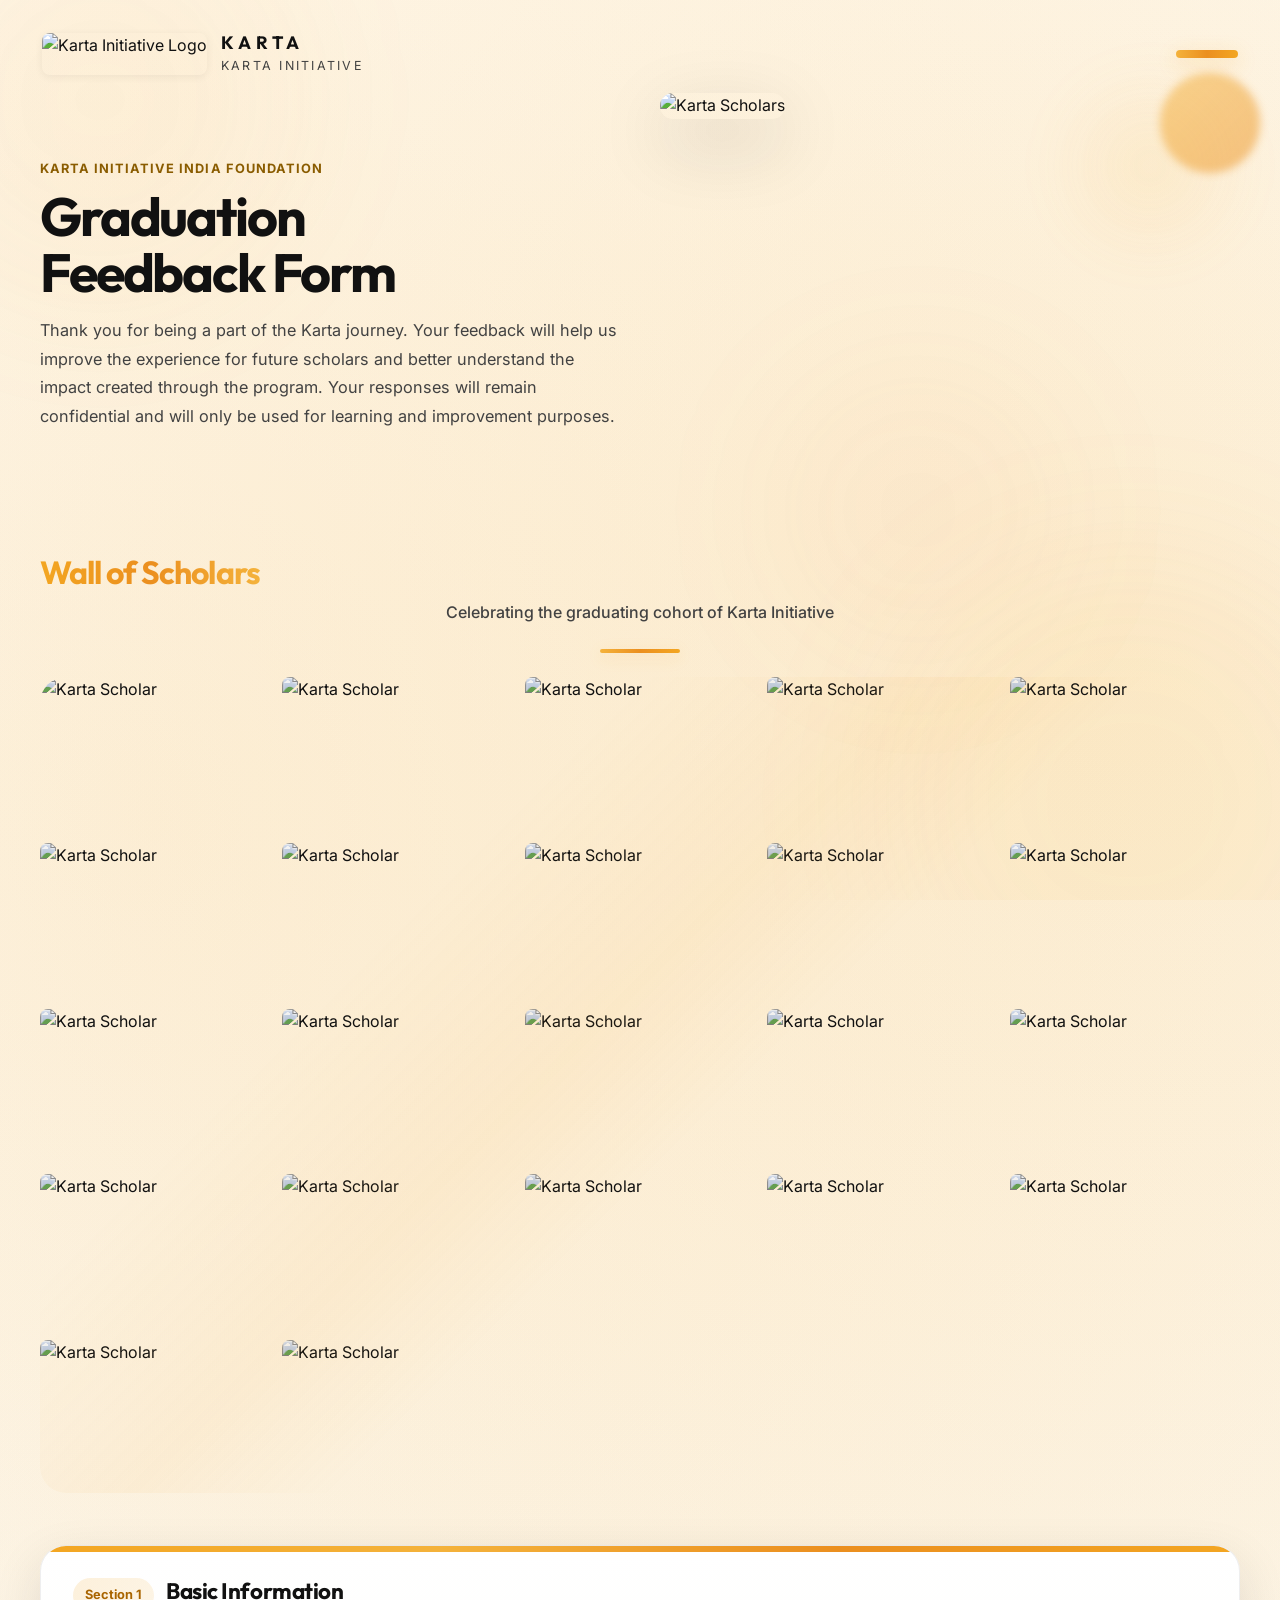
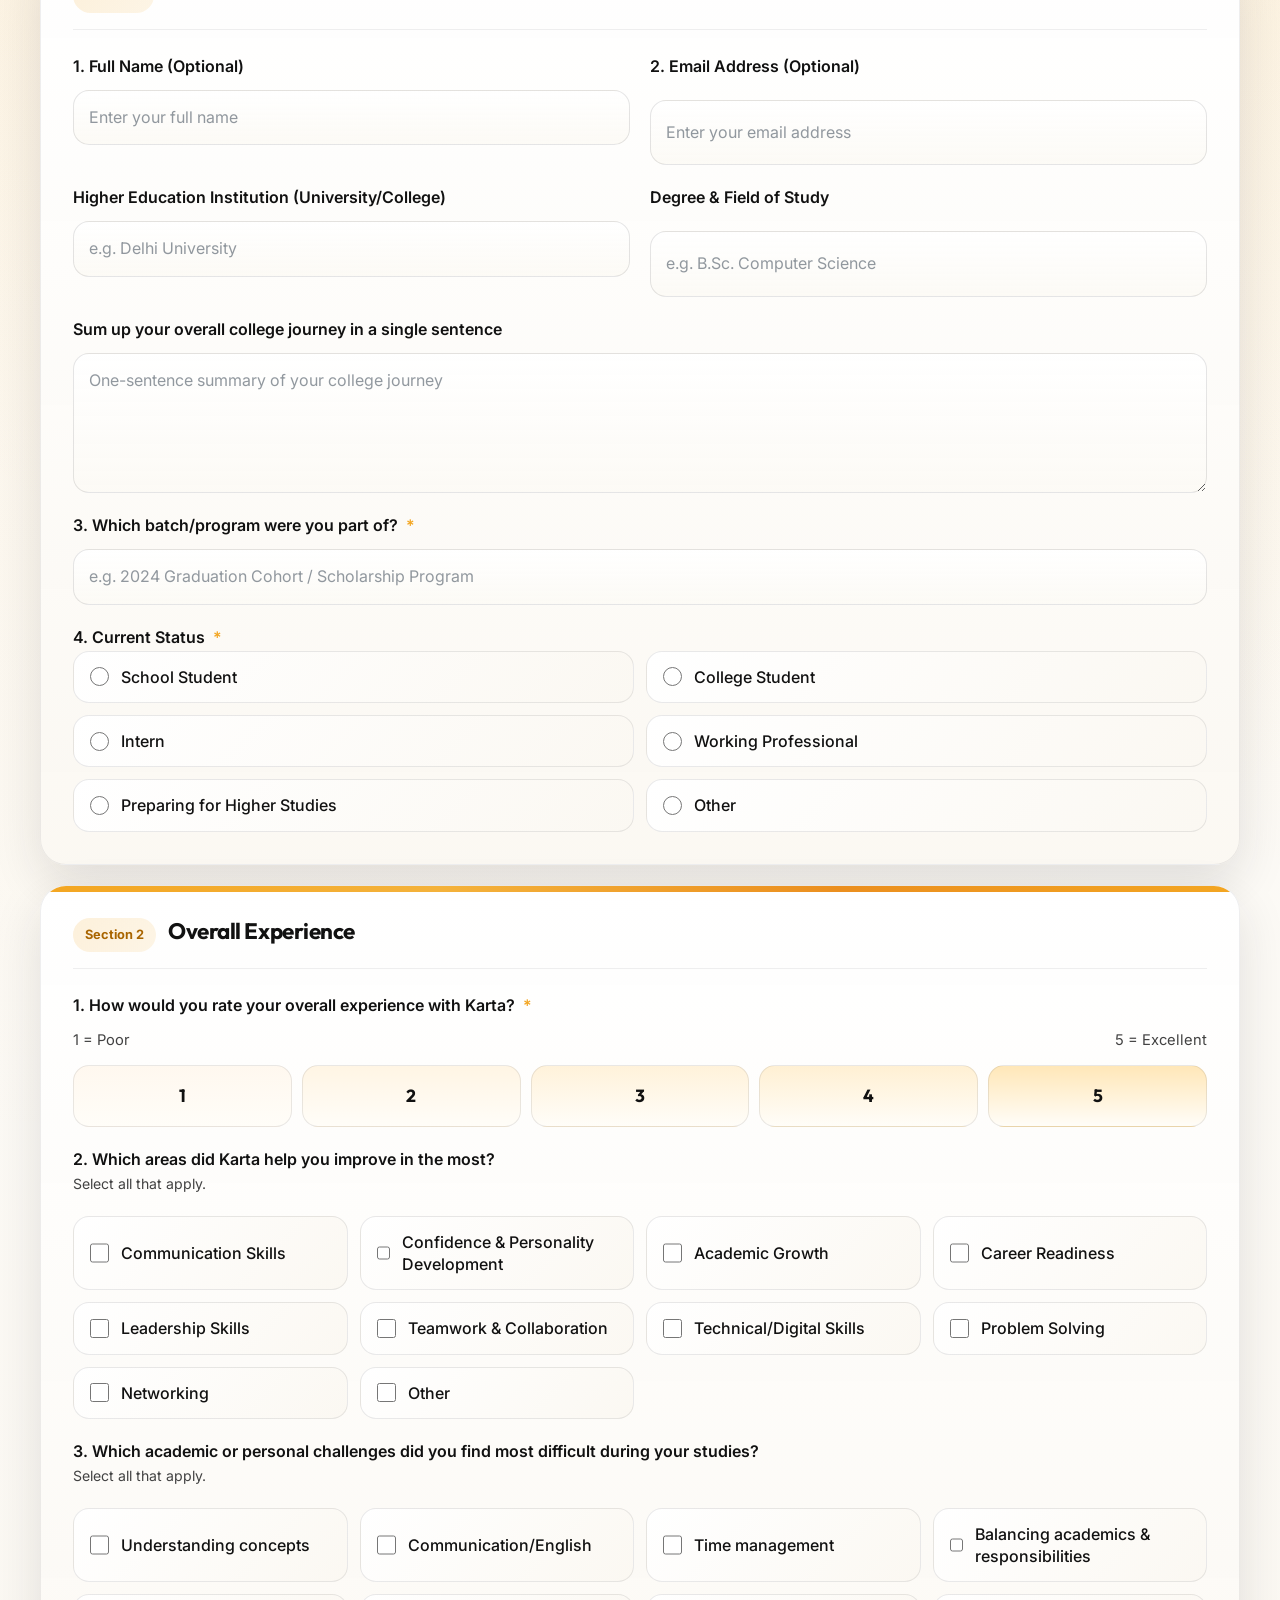
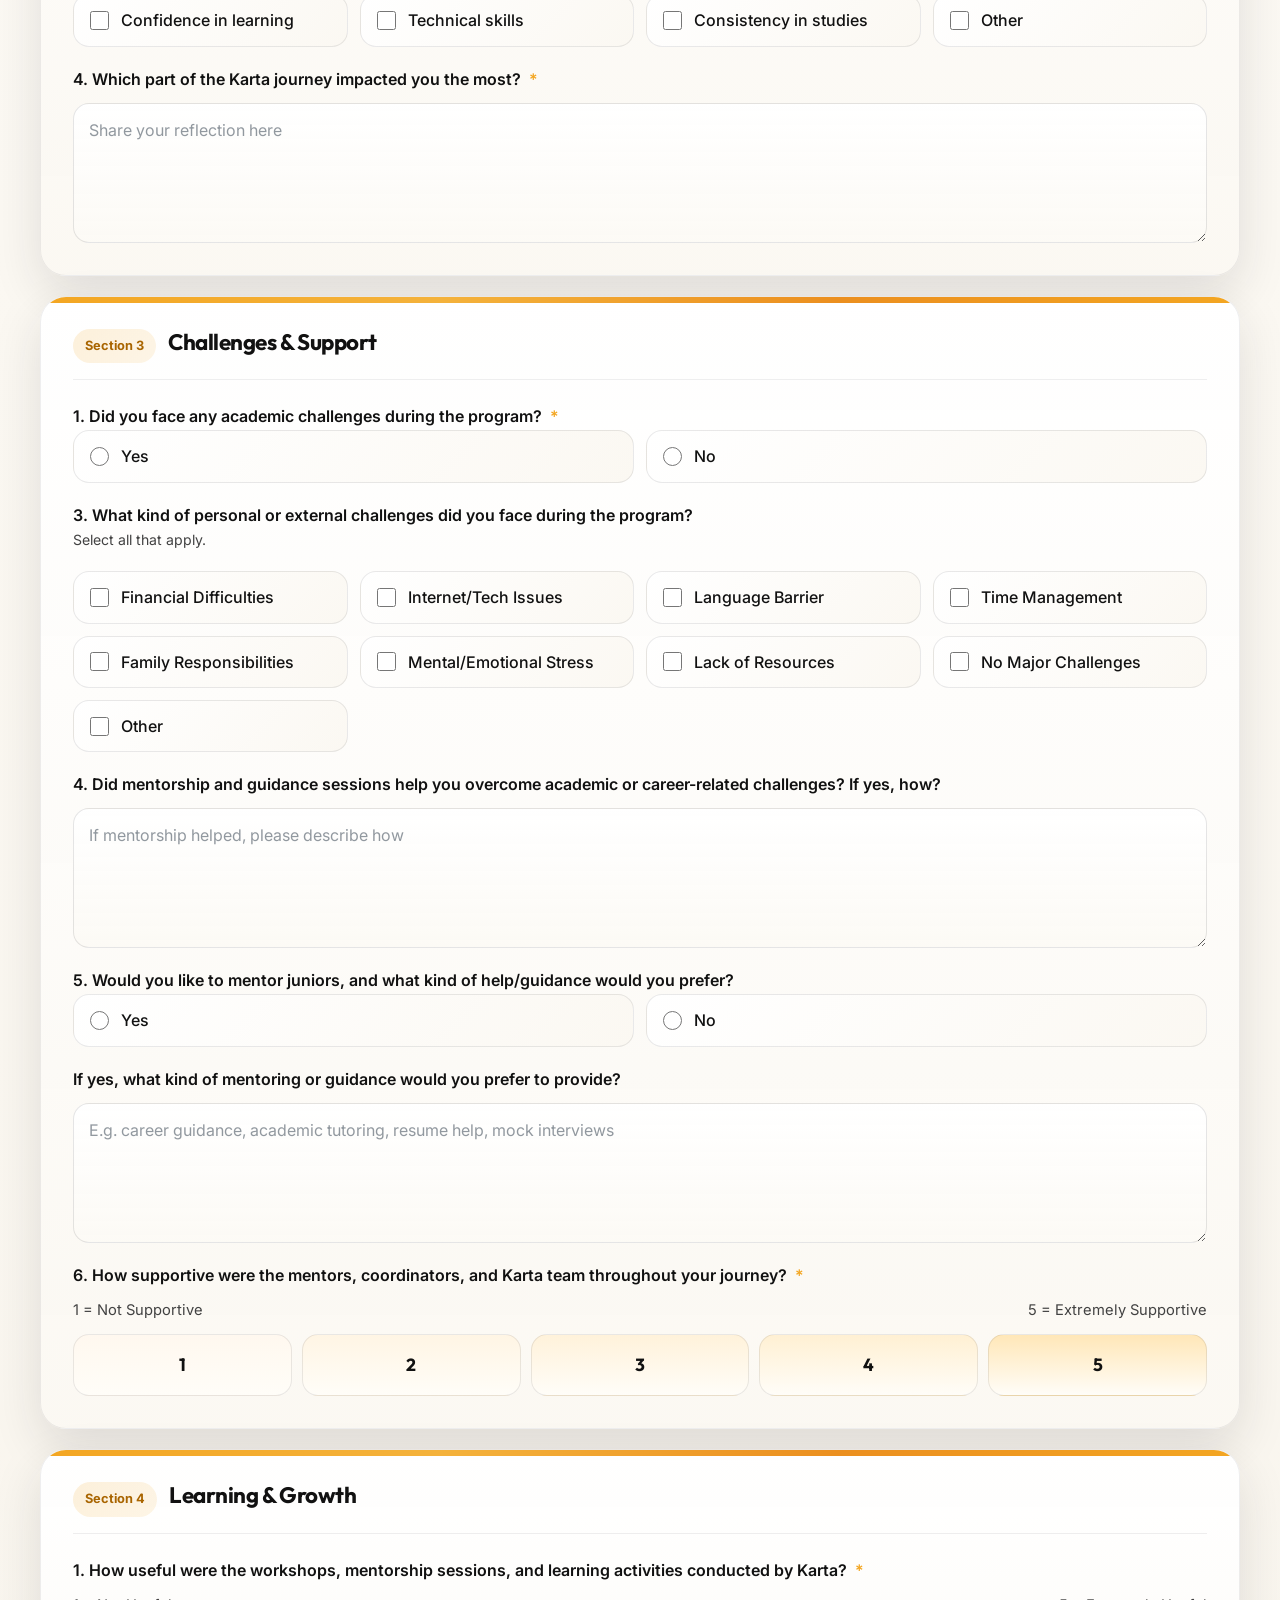
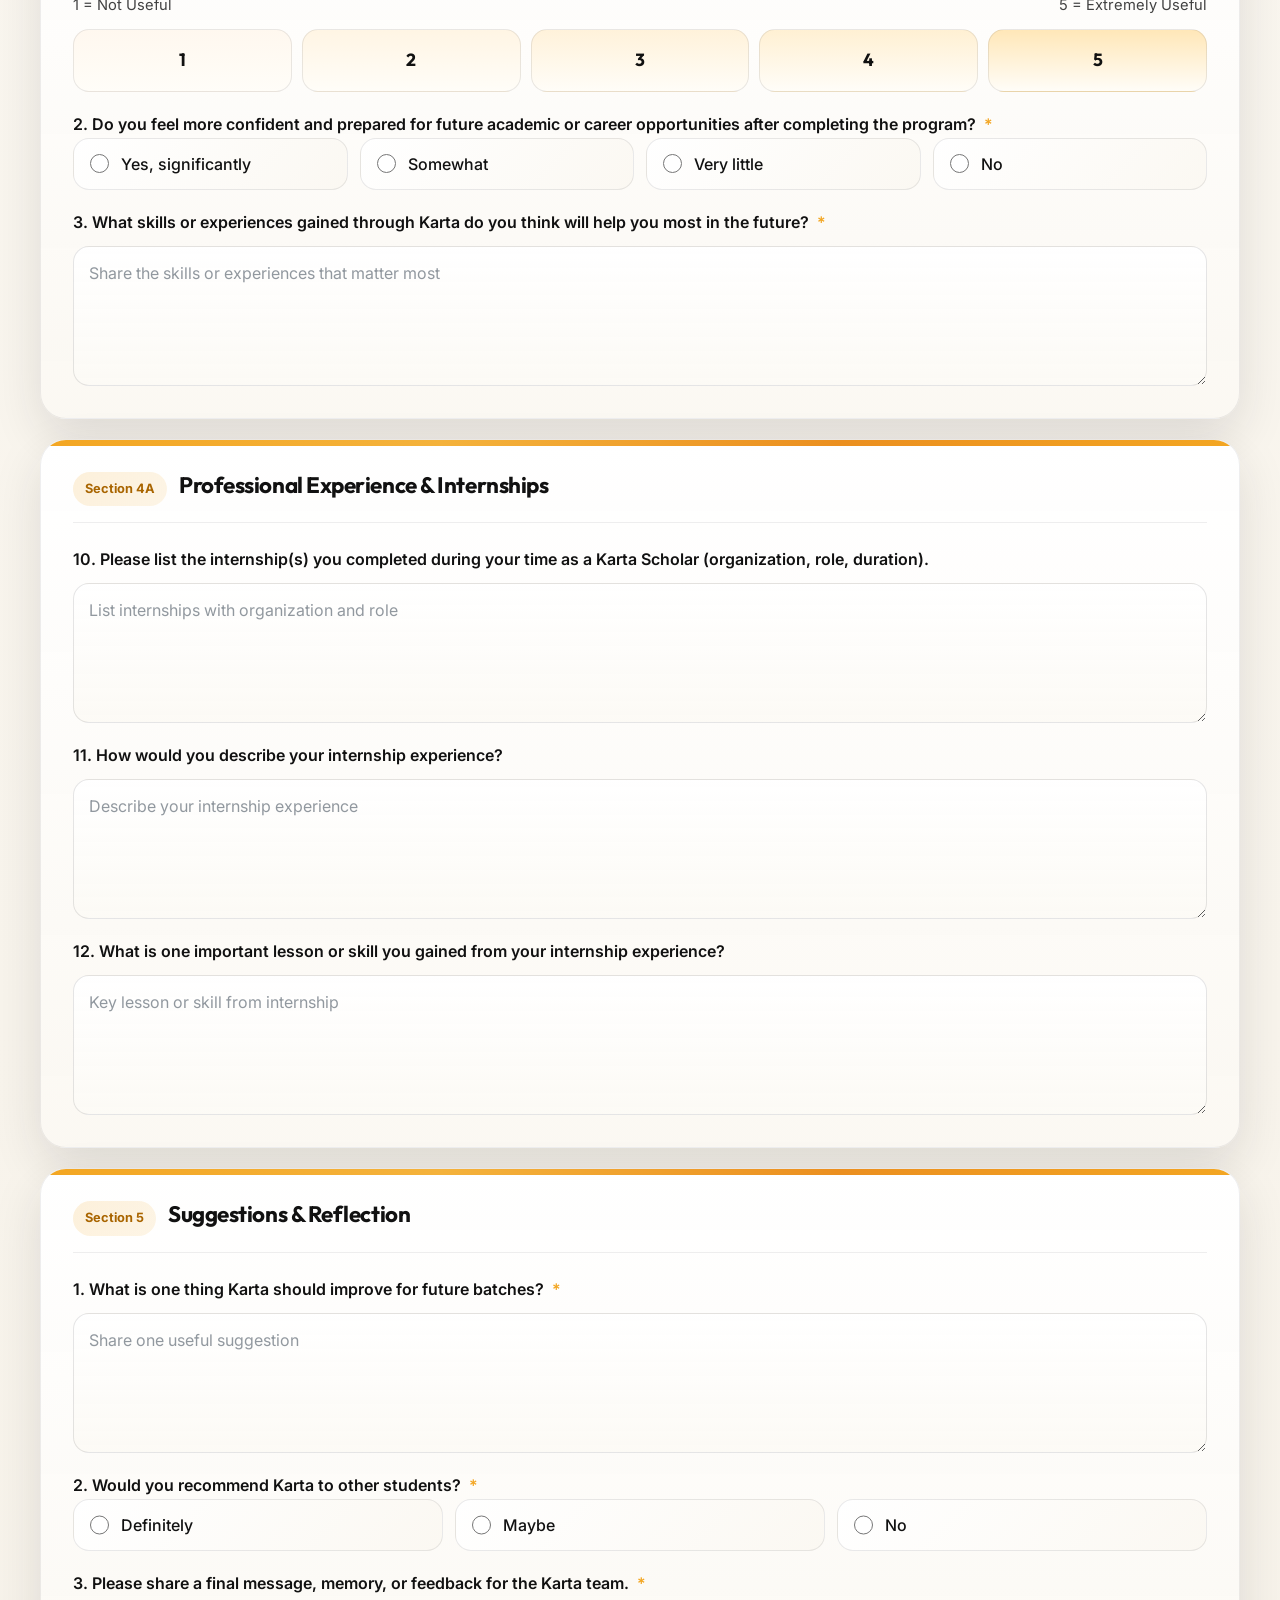
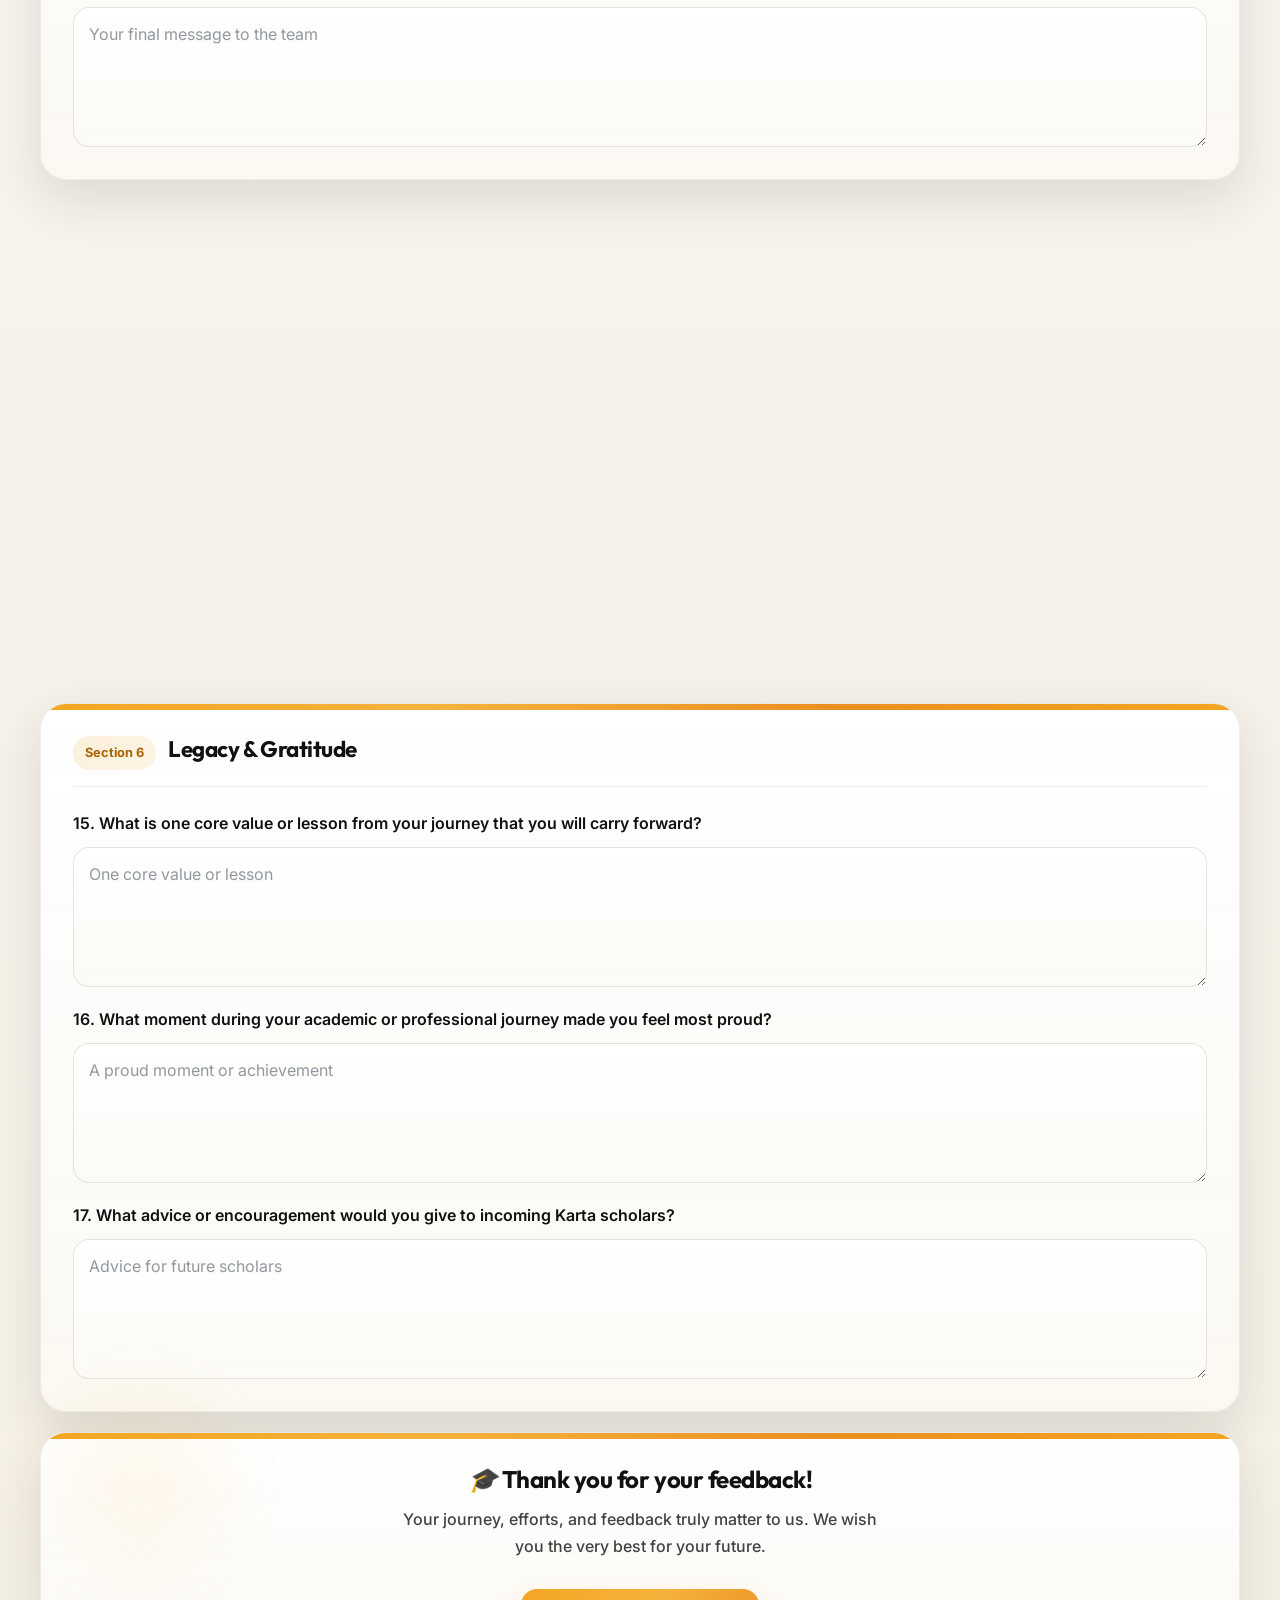
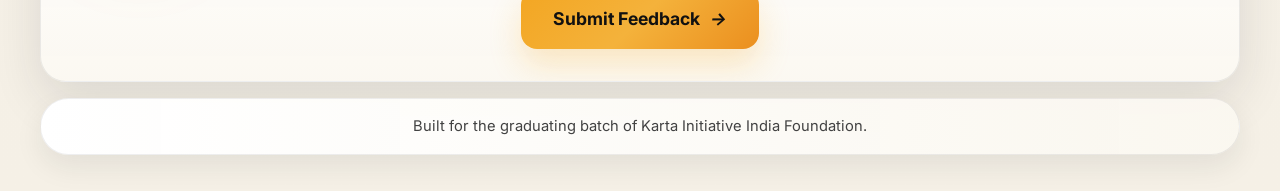
==== index.html @ 23a11f86 "Initial commit with form styles and scholar wall" ====
<!DOCTYPE html>
<html lang="en">
<head>
  <meta charset="UTF-8" />
  <meta name="viewport" content="width=device-width, initial-scale=1.0" />
  <meta name="description" content="Graduation Feedback Form for the Karta Initiative India Foundation" />
  <title>Graduation Feedback Form – Karta Initiative India Foundation</title>
  
  <!-- Preconnect to Google Fonts for performance -->
  <link rel="preconnect" href="https://fonts.googleapis.com">
  <link rel="preconnect" href="https://fonts.gstatic.com" crossorigin>
  
  <!-- Import modern, premium fonts: Outfit for headings, Inter for body -->
  <link href="https://fonts.googleapis.com/css2?family=Inter:wght@400;500;600&family=Outfit:wght@400;500;600;700;800&display=swap" rel="stylesheet">
  
  <link rel="stylesheet" href="styles.css" />
</head>
<body>
  
  <!-- Ambient animated background elements -->
  <div class="ambient-bg">
    <div class="ambient-blob blob-1"></div>
    <div class="ambient-blob blob-2"></div>
    <div class="ambient-blob blob-3"></div>
  </div>

  <div class="page-shell">
    <header class="site-topbar fade-in-down">
      <div class="brand-lockup" aria-label="Karta Initiative India Foundation">
        <img src="https://karta-initiative.org.in/wp-content/uploads/2025/01/Kartalogo.jpg" alt="Karta Initiative Logo" class="brand-logo" />
        <div>
          <div class="brand-name">KARTA</div>
          <div class="brand-subtitle">Karta Initiative</div>
        </div>
      </div>
      <div class="topbar-accent" aria-hidden="true"></div>
    </header>

    <header class="hero fade-in-up delay-1">
      <div class="hero-split-layout">
        <!-- Content Side -->
        <div class="hero-content">
          <p class="eyebrow">Karta Initiative India Foundation</p>
          <h1>Graduation Feedback Form</h1>
          <p class="lead">
            Thank you for being a part of the Karta journey. Your feedback will help us improve the experience for future scholars and better understand the impact created through the program. Your responses will remain confidential and will only be used for learning and improvement purposes.
          </p>

        </div>
        
        <!-- Image Side (Creative layout) -->
        <div class="hero-visual">
          <div class="hero-image-wrapper">
            <img src="asset/IMG_0987.JPG" alt="Karta Scholars" class="hero-main-img" />
            <div class="hero-img-decoration"></div>
          </div>
        </div>
      </div>
    </header>


    <!-- Wall of Scholars -->
    <section class="scholars-wall-section fade-in-up delay-2">
      <div class="section-heading">
        <h2 class="gradient-text">Wall of Scholars</h2>
      </div>
      <p class="scholars-wall-subtitle">Celebrating the graduating cohort of Karta Initiative</p>
      <div class="wall-accent-bar"></div>
      <div class="scholars-wall">
        <div class="scholar-card"><img src="Karta Scholars/IMG_0898.JPG" alt="Karta Scholar" loading="lazy" /></div>
        <div class="scholar-card"><img src="Karta Scholars/IMG_0901.JPG" alt="Karta Scholar" loading="lazy" /></div>
        <div class="scholar-card"><img src="Karta Scholars/IMG_0902.JPG" alt="Karta Scholar" loading="lazy" /></div>
        <div class="scholar-card"><img src="Karta Scholars/IMG_0906.JPG" alt="Karta Scholar" loading="lazy" /></div>
        <div class="scholar-card"><img src="Karta Scholars/IMG_0908.JPG" alt="Karta Scholar" loading="lazy" /></div>
        <div class="scholar-card"><img src="Karta Scholars/IMG_0909.JPG" alt="Karta Scholar" loading="lazy" /></div>
        <div class="scholar-card"><img src="Karta Scholars/IMG_0912.JPG" alt="Karta Scholar" loading="lazy" /></div>
        <div class="scholar-card"><img src="Karta Scholars/IMG_0913.JPG" alt="Karta Scholar" loading="lazy" /></div>
        <div class="scholar-card"><img src="Karta Scholars/IMG_0915.JPG" alt="Karta Scholar" loading="lazy" /></div>
        <div class="scholar-card"><img src="Karta Scholars/IMG_0918.JPG" alt="Karta Scholar" loading="lazy" /></div>
        <div class="scholar-card"><img src="Karta Scholars/IMG_0919.JPG" alt="Karta Scholar" loading="lazy" /></div>
        <div class="scholar-card"><img src="Karta Scholars/IMG_0921.JPG" alt="Karta Scholar" loading="lazy" /></div>
        <div class="scholar-card"><img src="Karta Scholars/IMG_0923.JPG" alt="Karta Scholar" loading="lazy" /></div>
        <div class="scholar-card"><img src="Karta Scholars/IMG_0925.JPG" alt="Karta Scholar" loading="lazy" /></div>
        <div class="scholar-card"><img src="Karta Scholars/IMG_0928.JPG" alt="Karta Scholar" loading="lazy" /></div>
        <div class="scholar-card"><img src="Karta Scholars/IMG_0931.JPG" alt="Karta Scholar" loading="lazy" /></div>
        <div class="scholar-card"><img src="Karta Scholars/IMG_0933.JPG" alt="Karta Scholar" loading="lazy" /></div>
        <div class="scholar-card"><img src="Karta Scholars/IMG_0934.JPG" alt="Karta Scholar" loading="lazy" /></div>
        <div class="scholar-card"><img src="Karta Scholars/IMG_0937.JPG" alt="Karta Scholar" loading="lazy" /></div>
        <div class="scholar-card"><img src="Karta Scholars/IMG_0939.JPG" alt="Karta Scholar" loading="lazy" /></div>
        <div class="scholar-card"><img src="Karta Scholars/IMG_0941.JPG" alt="Karta Scholar" loading="lazy" /></div>
        <div class="scholar-card"><img src="Karta Scholars/IMG_0943.JPG" alt="Karta Scholar" loading="lazy" /></div>
      </div>
    </section>

    <main class="layout fade-in-up delay-2">
      <section class="form-panel" aria-labelledby="feedback-form-title">
        <form id="feedbackForm" class="feedback-form" novalidate>
          
          <!-- Section 1 -->
          <div class="section-card glass-panel stagger-item">
            <div class="section-heading">
              <span class="section-index">Section 1</span>
              <h2 id="feedback-form-title">Basic Information</h2>
            </div>

            <div class="field-grid">
              <label class="field group">
                <span class="field-label">1. Full Name (Optional)</span>
                <input type="text" name="fullName" autocomplete="name" placeholder="Enter your full name" class="interactive-input" />
                <div class="input-focus-bg"></div>
              </label>

              <label class="field group">
                <span class="field-label">2. Email Address (Optional)</span>
                <input type="email" name="email" autocomplete="email" placeholder="Enter your email address" class="interactive-input" />
                <div class="input-focus-bg"></div>
              </label>
            </div>

            <div class="field-grid">
              <label class="field group">
                <span class="field-label">Higher Education Institution (University/College)</span>
                <input type="text" name="institution" placeholder="e.g. Delhi University" class="interactive-input" />
                <div class="input-focus-bg"></div>
              </label>

              <label class="field group">
                <span class="field-label">Degree & Field of Study</span>
                <input type="text" name="degreeField" placeholder="e.g. B.Sc. Computer Science" class="interactive-input" />
                <div class="input-focus-bg"></div>
              </label>
            </div>

            <label class="field group">
              <span class="field-label">Sum up your overall college journey in a single sentence</span>
              <textarea name="journeySummary" rows="2" placeholder="One-sentence summary of your college journey" class="interactive-input"></textarea>
              <div class="input-focus-bg"></div>
            </label>

            <label class="field group">
              <span class="field-label">3. Which batch/program were you part of? <span class="required-asterisk">*</span></span>
              <input type="text" name="batchProgram" required placeholder="e.g. 2024 Graduation Cohort / Scholarship Program" class="interactive-input" />
              <div class="input-focus-bg"></div>
            </label>

            <fieldset class="field group">
              <legend class="field-label">4. Current Status <span class="required-asterisk">*</span></legend>
              <div class="choice-grid">
                <label class="choice-label"><input type="radio" name="currentStatus" value="School Student" required /> <span class="choice-text">School Student</span></label>
                <label class="choice-label"><input type="radio" name="currentStatus" value="College Student" /> <span class="choice-text">College Student</span></label>
                <label class="choice-label"><input type="radio" name="currentStatus" value="Intern" /> <span class="choice-text">Intern</span></label>
                <label class="choice-label"><input type="radio" name="currentStatus" value="Working Professional" /> <span class="choice-text">Working Professional</span></label>
                <label class="choice-label"><input type="radio" name="currentStatus" value="Preparing for Higher Studies" /> <span class="choice-text">Preparing for Higher Studies</span></label>
                <label class="choice-label"><input type="radio" name="currentStatus" value="Other" /> <span class="choice-text">Other</span></label>
              </div>
            </fieldset>
          </div>

          <!-- Section 2 -->
          <div class="section-card glass-panel stagger-item">
            <div class="section-heading">
              <span class="section-index">Section 2</span>
              <h2>Overall Experience</h2>
            </div>

            <label class="field group">
              <span class="field-label">1. How would you rate your overall experience with Karta? <span class="required-asterisk">*</span></span>
              <div class="rating-group" data-rating-group="overallExperience">
                <div class="rating-labels">
                  <span>1 = Poor</span>
                  <span>5 = Excellent</span>
                </div>
                <div class="rating-options">
                  <label class="rating-label"><input type="radio" name="overallExperience" value="1" required /><span class="rating-number">1</span></label>
                  <label class="rating-label"><input type="radio" name="overallExperience" value="2" /><span class="rating-number">2</span></label>
                  <label class="rating-label"><input type="radio" name="overallExperience" value="3" /><span class="rating-number">3</span></label>
                  <label class="rating-label"><input type="radio" name="overallExperience" value="4" /><span class="rating-number">4</span></label>
                  <label class="rating-label"><input type="radio" name="overallExperience" value="5" /><span class="rating-number">5</span></label>
                </div>
              </div>
            </label>

            <fieldset class="field group">
              <legend class="field-label">2. Which areas did Karta help you improve in the most?</legend>
              <p class="field-hint">Select all that apply.</p>
              <div class="choice-grid choice-grid-multi">
                <label class="choice-label"><input type="checkbox" name="improvementAreas" value="Communication Skills" /> <span class="choice-text">Communication Skills</span></label>
                <label class="choice-label"><input type="checkbox" name="improvementAreas" value="Confidence & Personality Development" /> <span class="choice-text">Confidence &amp; Personality Development</span></label>
                <label class="choice-label"><input type="checkbox" name="improvementAreas" value="Academic Growth" /> <span class="choice-text">Academic Growth</span></label>
                <label class="choice-label"><input type="checkbox" name="improvementAreas" value="Career Readiness" /> <span class="choice-text">Career Readiness</span></label>
                <label class="choice-label"><input type="checkbox" name="improvementAreas" value="Leadership Skills" /> <span class="choice-text">Leadership Skills</span></label>
                <label class="choice-label"><input type="checkbox" name="improvementAreas" value="Teamwork & Collaboration" /> <span class="choice-text">Teamwork &amp; Collaboration</span></label>
                <label class="choice-label"><input type="checkbox" name="improvementAreas" value="Technical/Digital Skills" /> <span class="choice-text">Technical/Digital Skills</span></label>
                <label class="choice-label"><input type="checkbox" name="improvementAreas" value="Problem Solving" /> <span class="choice-text">Problem Solving</span></label>
                <label class="choice-label"><input type="checkbox" name="improvementAreas" value="Networking" /> <span class="choice-text">Networking</span></label>
                <label class="choice-label"><input type="checkbox" name="improvementAreas" value="Other" /> <span class="choice-text">Other</span></label>
              </div>
            </fieldset>

            <fieldset class="field group">
              <legend class="field-label">3. Which academic or personal challenges did you find most difficult during your studies?</legend>
              <p class="field-hint">Select all that apply.</p>
              <div class="choice-grid choice-grid-multi">
                <label class="choice-label"><input type="checkbox" name="academicChallengeTypes" value="Understanding concepts" /> <span class="choice-text">Understanding concepts</span></label>
                <label class="choice-label"><input type="checkbox" name="academicChallengeTypes" value="Communication/English" /> <span class="choice-text">Communication/English</span></label>
                <label class="choice-label"><input type="checkbox" name="academicChallengeTypes" value="Time management" /> <span class="choice-text">Time management</span></label>
                <label class="choice-label"><input type="checkbox" name="academicChallengeTypes" value="Balancing academics and responsibilities" /> <span class="choice-text">Balancing academics & responsibilities</span></label>
                <label class="choice-label"><input type="checkbox" name="academicChallengeTypes" value="Confidence in learning" /> <span class="choice-text">Confidence in learning</span></label>
                <label class="choice-label"><input type="checkbox" name="academicChallengeTypes" value="Technical skills" /> <span class="choice-text">Technical skills</span></label>
                <label class="choice-label"><input type="checkbox" name="academicChallengeTypes" value="Consistency in studies" /> <span class="choice-text">Consistency in studies</span></label>
                <label class="choice-label"><input type="checkbox" name="academicChallengeTypes" value="Other" /> <span class="choice-text">Other</span></label>
              </div>
            </fieldset>

            <label class="field group">
              <span class="field-label">4. Which part of the Karta journey impacted you the most? <span class="required-asterisk">*</span></span>
              <textarea name="mostImpactfulPart" rows="4" placeholder="Share your reflection here" class="interactive-input" required></textarea>
              <div class="input-focus-bg"></div>
            </label>
          </div>

          <!-- Section 3 -->
          <div class="section-card glass-panel stagger-item">
            <div class="section-heading">
              <span class="section-index">Section 3</span>
              <h2>Challenges &amp; Support</h2>
            </div>

            <fieldset class="field group">
              <legend class="field-label">1. Did you face any academic challenges during the program? <span class="required-asterisk">*</span></legend>
              <div class="choice-grid choice-grid-inline">
                <label class="choice-label"><input type="radio" name="academicChallenges" value="Yes" required /> <span class="choice-text">Yes</span></label>
                <label class="choice-label"><input type="radio" name="academicChallenges" value="No" /> <span class="choice-text">No</span></label>
              </div>
            </fieldset>

            <label class="field group dynamic-field hidden" id="academicChallengeDetailsWrap">
              <span class="field-label">2. If yes, please describe the academic challenges you faced.</span>
              <textarea name="academicChallengeDetails" rows="4" placeholder="Describe the challenges briefly" class="interactive-input"></textarea>
              <div class="input-focus-bg"></div>
            </label>

            <fieldset class="field group">
              <legend class="field-label">3. What kind of personal or external challenges did you face during the program?</legend>
              <p class="field-hint">Select all that apply.</p>
              <div class="choice-grid choice-grid-multi">
                <label class="choice-label"><input type="checkbox" name="personalChallenges" value="Financial Difficulties" /> <span class="choice-text">Financial Difficulties</span></label>
                <label class="choice-label"><input type="checkbox" name="personalChallenges" value="Internet/Technical Issues" /> <span class="choice-text">Internet/Tech Issues</span></label>
                <label class="choice-label"><input type="checkbox" name="personalChallenges" value="Language Barrier" /> <span class="choice-text">Language Barrier</span></label>
                <label class="choice-label"><input type="checkbox" name="personalChallenges" value="Time Management" /> <span class="choice-text">Time Management</span></label>
                <label class="choice-label"><input type="checkbox" name="personalChallenges" value="Family Responsibilities" /> <span class="choice-text">Family Responsibilities</span></label>
                <label class="choice-label"><input type="checkbox" name="personalChallenges" value="Mental/Emotional Stress" /> <span class="choice-text">Mental/Emotional Stress</span></label>
                <label class="choice-label"><input type="checkbox" name="personalChallenges" value="Lack of Resources" /> <span class="choice-text">Lack of Resources</span></label>
                <label class="choice-label"><input type="checkbox" name="personalChallenges" value="No Major Challenges" /> <span class="choice-text">No Major Challenges</span></label>
                <label class="choice-label"><input type="checkbox" name="personalChallenges" value="Other" /> <span class="choice-text">Other</span></label>
              </div>
            </fieldset>

            <label class="field group">
              <span class="field-label">4. Did mentorship and guidance sessions help you overcome academic or career-related challenges? If yes, how?</span>
              <textarea name="mentorshipHelped" rows="4" placeholder="If mentorship helped, please describe how" class="interactive-input"></textarea>
              <div class="input-focus-bg"></div>
            </label>

            <fieldset class="field group">
              <legend class="field-label">5. Would you like to mentor juniors, and what kind of help/guidance would you prefer?</legend>
              <div class="choice-grid choice-grid-inline">
                <label class="choice-label"><input type="radio" name="willingToMentor" value="Yes" /> <span class="choice-text">Yes</span></label>
                <label class="choice-label"><input type="radio" name="willingToMentor" value="No" /> <span class="choice-text">No</span></label>
              </div>
            </fieldset>
              
            <label class="field group">
              <span class="field-label">If yes, what kind of mentoring or guidance would you prefer to provide?</span>
              <textarea name="mentorPreference" rows="3" placeholder="E.g. career guidance, academic tutoring, resume help, mock interviews" class="interactive-input"></textarea>
              <div class="input-focus-bg"></div>
            </label>

            <label class="field group">
              <span class="field-label">6. How supportive were the mentors, coordinators, and Karta team throughout your journey? <span class="required-asterisk">*</span></span>
              <div class="rating-group" data-rating-group="teamSupport">
                <div class="rating-labels">
                  <span>1 = Not Supportive</span>
                  <span>5 = Extremely Supportive</span>
                </div>
                <div class="rating-options">
                  <label class="rating-label"><input type="radio" name="teamSupport" value="1" required /><span class="rating-number">1</span></label>
                  <label class="rating-label"><input type="radio" name="teamSupport" value="2" /><span class="rating-number">2</span></label>
                  <label class="rating-label"><input type="radio" name="teamSupport" value="3" /><span class="rating-number">3</span></label>
                  <label class="rating-label"><input type="radio" name="teamSupport" value="4" /><span class="rating-number">4</span></label>
                  <label class="rating-label"><input type="radio" name="teamSupport" value="5" /><span class="rating-number">5</span></label>
                </div>
              </div>
            </label>
          </div>

          <!-- Section 4 -->
          <div class="section-card glass-panel stagger-item">
            <div class="section-heading">
              <span class="section-index">Section 4</span>
              <h2>Learning &amp; Growth</h2>
            </div>

            <label class="field group">
              <span class="field-label">1. How useful were the workshops, mentorship sessions, and learning activities conducted by Karta? <span class="required-asterisk">*</span></span>
              <div class="rating-group" data-rating-group="learningUsefulness">
                <div class="rating-labels">
                  <span>1 = Not Useful</span>
                  <span>5 = Extremely Useful</span>
                </div>
                <div class="rating-options">
                  <label class="rating-label"><input type="radio" name="learningUsefulness" value="1" required /><span class="rating-number">1</span></label>
                  <label class="rating-label"><input type="radio" name="learningUsefulness" value="2" /><span class="rating-number">2</span></label>
                  <label class="rating-label"><input type="radio" name="learningUsefulness" value="3" /><span class="rating-number">3</span></label>
                  <label class="rating-label"><input type="radio" name="learningUsefulness" value="4" /><span class="rating-number">4</span></label>
                  <label class="rating-label"><input type="radio" name="learningUsefulness" value="5" /><span class="rating-number">5</span></label>
                </div>
              </div>
            </label>

            <fieldset class="field group">
              <legend class="field-label">2. Do you feel more confident and prepared for future academic or career opportunities after completing the program? <span class="required-asterisk">*</span></legend>
              <div class="choice-grid choice-grid-inline">
                <label class="choice-label"><input type="radio" name="futureConfidence" value="Yes, significantly" required /> <span class="choice-text">Yes, significantly</span></label>
                <label class="choice-label"><input type="radio" name="futureConfidence" value="Somewhat" /> <span class="choice-text">Somewhat</span></label>
                <label class="choice-label"><input type="radio" name="futureConfidence" value="Very little" /> <span class="choice-text">Very little</span></label>
                <label class="choice-label"><input type="radio" name="futureConfidence" value="No" /> <span class="choice-text">No</span></label>
              </div>
            </fieldset>

            <label class="field group">
              <span class="field-label">3. What skills or experiences gained through Karta do you think will help you most in the future? <span class="required-asterisk">*</span></span>
              <textarea name="futureHelpfulSkills" rows="4" placeholder="Share the skills or experiences that matter most" class="interactive-input" required></textarea>
              <div class="input-focus-bg"></div>
            </label>
          </div>

          <!-- Section 4A -->
          <div class="section-card glass-panel stagger-item">
            <div class="section-heading">
              <span class="section-index">Section 4A</span>
              <h2>Professional Experience &amp; Internships</h2>
            </div>

            <label class="field group">
              <span class="field-label">10. Please list the internship(s) you completed during your time as a Karta Scholar (organization, role, duration).</span>
              <textarea name="internships" rows="3" placeholder="List internships with organization and role" class="interactive-input"></textarea>
              <div class="input-focus-bg"></div>
            </label>

            <label class="field group">
              <span class="field-label">11. How would you describe your internship experience?</span>
              <textarea name="internshipExperience" rows="4" placeholder="Describe your internship experience" class="interactive-input"></textarea>
              <div class="input-focus-bg"></div>
            </label>

            <label class="field group">
              <span class="field-label">12. What is one important lesson or skill you gained from your internship experience?</span>
              <textarea name="internshipLesson" rows="3" placeholder="Key lesson or skill from internship" class="interactive-input"></textarea>
              <div class="input-focus-bg"></div>
            </label>
          </div>

          <!-- Section 5 -->
          <div class="section-card glass-panel stagger-item">
            <div class="section-heading">
              <span class="section-index">Section 5</span>
              <h2>Suggestions &amp; Reflection</h2>
            </div>

            <label class="field group">
              <span class="field-label">1. What is one thing Karta should improve for future batches? <span class="required-asterisk">*</span></span>
              <textarea name="improvementSuggestion" rows="4" placeholder="Share one useful suggestion" class="interactive-input" required></textarea>
              <div class="input-focus-bg"></div>
            </label>

            <fieldset class="field group">
              <legend class="field-label">2. Would you recommend Karta to other students? <span class="required-asterisk">*</span></legend>
              <div class="choice-grid choice-grid-inline">
                <label class="choice-label"><input type="radio" name="recommendKarta" value="Definitely" required /> <span class="choice-text">Definitely</span></label>
                <label class="choice-label"><input type="radio" name="recommendKarta" value="Maybe" /> <span class="choice-text">Maybe</span></label>
                <label class="choice-label"><input type="radio" name="recommendKarta" value="No" /> <span class="choice-text">No</span></label>
              </div>
            </fieldset>

            <label class="field group">
              <span class="field-label">3. Please share a final message, memory, or feedback for the Karta team. <span class="required-asterisk">*</span></span>
              <textarea name="finalMessage" rows="4" placeholder="Your final message to the team" class="interactive-input" required></textarea>
              <div class="input-focus-bg"></div>
            </label>
          </div>

          <!-- Section 5A -->
          <div class="section-card glass-panel stagger-item">
            <div class="section-heading">
              <span class="section-index">Section 5A</span>
              <h2>Future Outlook &amp; Post-Graduation Plans</h2>
            </div>

            <fieldset class="field group">
              <legend class="field-label">13. What are your immediate primary plans post-graduation?</legend>
              <div class="choice-grid choice-grid-inline">
                <label class="choice-label"><input type="radio" name="postGradPlans" value="Full-time employment" /> <span class="choice-text">Transitioning into full-time employment</span></label>
                <label class="choice-label"><input type="radio" name="postGradPlans" value="Actively seeking employment" /> <span class="choice-text">Actively seeking employment</span></label>
                <label class="choice-label"><input type="radio" name="postGradPlans" value="Higher education" /> <span class="choice-text">Pursuing higher education</span></label>
                <label class="choice-label"><input type="radio" name="postGradPlans" value="Competitive exams" /> <span class="choice-text">Preparing for competitive exams</span></label>
                <label class="choice-label"><input type="radio" name="postGradPlans" value="Entrepreneurship" /> <span class="choice-text">Entrepreneurship / Starting a venture</span></label>
                <label class="choice-label"><input type="radio" name="postGradPlans" value="Other" /> <span class="choice-text">Other</span></label>
              </div>
            </fieldset>

            <label class="field group">
              <span class="field-label">14. On a scale of 1 to 5, how significantly has Karta enhanced your confidence regarding your future career or education?</span>
              <div class="rating-group" data-rating-group="confidenceScale">
                <div class="rating-labels">
                  <span>1 = Not Significantly</span>
                  <span>5 = Highly Significantly</span>
                </div>
                <div class="rating-options">
                  <label class="rating-label"><input type="radio" name="confidenceScale" value="1" /><span class="rating-number">1</span></label>
                  <label class="rating-label"><input type="radio" name="confidenceScale" value="2" /><span class="rating-number">2</span></label>
                  <label class="rating-label"><input type="radio" name="confidenceScale" value="3" /><span class="rating-number">3</span></label>
                  <label class="rating-label"><input type="radio" name="confidenceScale" value="4" /><span class="rating-number">4</span></label>
                  <label class="rating-label"><input type="radio" name="confidenceScale" value="5" /><span class="rating-number">5</span></label>
                </div>
              </div>
            </label>
          </div>

          <!-- Section 6 -->
          <div class="section-card glass-panel stagger-item">
            <div class="section-heading">
              <span class="section-index">Section 6</span>
              <h2>Legacy &amp; Gratitude</h2>
            </div>

            <label class="field group">
              <span class="field-label">15. What is one core value or lesson from your journey that you will carry forward?</span>
              <textarea name="carryForward" rows="3" placeholder="One core value or lesson" class="interactive-input"></textarea>
              <div class="input-focus-bg"></div>
            </label>

            <label class="field group">
              <span class="field-label">16. What moment during your academic or professional journey made you feel most proud?</span>
              <textarea name="proudMoment" rows="3" placeholder="A proud moment or achievement" class="interactive-input"></textarea>
              <div class="input-focus-bg"></div>
            </label>

            <label class="field group">
              <span class="field-label">17. What advice or encouragement would you give to incoming Karta scholars?</span>
              <textarea name="advice" rows="3" placeholder="Advice for future scholars" class="interactive-input"></textarea>
              <div class="input-focus-bg"></div>
            </label>
          </div>

          <div class="submit-card glass-panel stagger-item">
            <div class="thank-you-banner">
              <h3><i class="icon-heart">🎓</i> Thank you for your feedback!</h3>
              <p>Your journey, efforts, and feedback truly matter to us. We wish you the very best for your future.</p>
            </div>
            
            <div class="action-row">
              <button type="submit" class="primary-button pulse-hover">
                <span>Submit Feedback</span>
                <i class="icon-arrow-right">→</i>
              </button>
            </div>
          </div>
        </form>
      </section>
    </main>

    <footer class="site-footer fade-in-up delay-3">
      <p>Built for the graduating batch of Karta Initiative India Foundation.</p>
    </footer>
  </div>

  <template id="toastTemplate">
    <div class="toast glass-panel">
      <i class="toast-icon">ℹ️</i>
      <span class="toast-message"></span>
    </div>
  </template>

  <script src="script.js"></script>
</body>
</html>
---- styles.css ----
:root {
  color-scheme: light;

  /* ─── Color Palette: White, Black & Gold ─── */
  --bg: #f7f4ee;
  --bg-alt: #fffdf8;
  --surface: rgba(255, 255, 255, 0.96);
  --surface-solid: #ffffff;
  --line: rgba(42, 47, 53, 0.08);
  --shadow: 0 18px 50px rgba(29, 33, 38, 0.12);

  --primary: #f3a622;
  --primary-dark: #d47f0d;
  --primary-soft: rgba(243, 166, 34, 0.12);
  --accent: #f4b23b;
  --accent-2: #eb8f1f;
  --accent-3: #c7810a;

  --text: #111111;
  --muted: #424242;

  --border: rgba(42, 47, 53, 0.08);

  /* Typography */
  --font-heading: 'Outfit', system-ui, -apple-system, sans-serif;
  --font-body: 'Inter', system-ui, -apple-system, sans-serif;

  /* Layout */
  --radius: 26px;
  --radius-sm: 16px;
  --radius-full: 999px;

  --transition: all 0.3s cubic-bezier(0.25, 0.8, 0.25, 1);
  --transition-bounce: all 0.5s cubic-bezier(0.34, 1.56, 0.64, 1);
}

* {
  box-sizing: border-box;
  margin: 0;
  padding: 0;
}

html {
  scroll-behavior: smooth;
}

body {
  font-family: var(--font-body);
  color: var(--text);
  background:
    radial-gradient(circle at 12% 10%, rgba(243, 166, 34, 0.12), transparent 26%),
    radial-gradient(circle at 88% 8%, rgba(244, 178, 59, 0.18), transparent 24%),
    linear-gradient(180deg, #ffffff 0%, #fbf8f2 42%, #f5f0e6 100%);
  min-height: 100vh;
  line-height: 1.6;
  overflow-x: hidden;
}

/* ─── Ambient Background ─── */
.ambient-bg {
  position: fixed;
  inset: 0;
  z-index: -1;
  overflow: hidden;
  pointer-events: none;
}

.ambient-blob {
  position: absolute;
  filter: blur(80px);
  border-radius: 50%;
  opacity: 0.55;
  animation: float 20s infinite ease-in-out alternate;
}

.blob-1 {
  width: 400px;
  height: 400px;
  background: rgba(243, 166, 34, 0.10);
  top: -100px;
  left: -100px;
}

.blob-2 {
  width: 500px;
  height: 500px;
  background: rgba(244, 178, 59, 0.12);
  bottom: -150px;
  right: -100px;
  animation-delay: -5s;
}

.blob-3 {
  width: 300px;
  height: 300px;
  background: rgba(235, 143, 31, 0.08);
  top: 40%;
  left: 60%;
  animation-delay: -10s;
}

@keyframes float {
  0%   { transform: translate(0, 0) scale(1); }
  50%  { transform: translate(50px, 30px) scale(1.05); }
  100% { transform: translate(-30px, 50px) scale(0.95); }
}

/* ─── Glassmorphism ─── */
.glass-panel {
  background: var(--surface);
  backdrop-filter: blur(14px);
  -webkit-backdrop-filter: blur(14px);
  border: 1px solid var(--line);
  box-shadow: var(--shadow);
}

/* ─── Typography ─── */
h1, h2, h3, h4, .brand-name {
  font-family: var(--font-heading);
  font-weight: 700;
  line-height: 1.2;
  letter-spacing: -0.02em;
  color: var(--text);
}

h2, h3 {
  margin: 0;
}

.gradient-text {
  background: linear-gradient(90deg, #f3a622, #eb8f1f, #f4b23b);
  -webkit-background-clip: text;
  -webkit-text-fill-color: transparent;
}

/* ─── Page Shell ─── */
.page-shell {
  position: relative;
  z-index: 1;
  width: min(1200px, calc(100% - 24px));
  margin: 0 auto;
  padding: 24px 0 36px;
}

.page-shell::before,
.page-shell::after {
  content: "";
  position: absolute;
  border-radius: 999px;
  filter: blur(24px);
  pointer-events: none;
  opacity: 0.55;
}

.page-shell::before {
  width: 220px;
  height: 220px;
  top: 56px;
  right: -20px;
  background: radial-gradient(circle, rgba(244, 178, 59, 0.22), transparent 70%);
}

.page-shell::after {
  width: 260px;
  height: 260px;
  left: -30px;
  bottom: 180px;
  background: radial-gradient(circle, rgba(243, 166, 34, 0.16), transparent 70%);
}

/* ─── Topbar ─── */
.site-topbar {
  display: flex;
  align-items: center;
  justify-content: space-between;
  gap: 16px;
  padding: 8px 2px 18px;
}

.brand-lockup {
  display: flex;
  align-items: center;
  gap: 14px;
}

.brand-logo {
  height: 42px;
  width: auto;
  border-radius: 8px;
  box-shadow: 0 2px 8px rgba(0,0,0,0.06);
}

.brand-name {
  font-size: 1.12rem;
  font-weight: 700;
  letter-spacing: 0.28em;
  color: var(--text);
}

.brand-subtitle {
  margin-top: 2px;
  font-size: 0.78rem;
  letter-spacing: 0.18em;
  text-transform: uppercase;
  color: var(--muted);
}

.topbar-accent {
  width: 62px;
  height: 8px;
  border-radius: 999px;
  background: linear-gradient(90deg, #f4b23b, #eb8f1f, #f3a622);
  box-shadow: 0 6px 20px rgba(243, 166, 34, 0.28);
}

/* ─── Hero Section ─── */
.hero {
  padding: 0 0 20px;
}

.hero-split-layout {
  display: grid;
  grid-template-columns: 1fr 1fr;
  gap: 40px;
  align-items: center;
  min-height: 420px;
}

.hero-content {
  max-width: 600px;
  z-index: 2;
}

.eyebrow {
  display: inline-block;
  margin: 0 0 10px;
  color: #8a5c00;
  font-weight: 700;
  letter-spacing: 0.08em;
  text-transform: uppercase;
  font-size: 0.8rem;
}

.hero-content h1 {
  font-size: clamp(2.15rem, 4.2vw, 3.6rem);
  margin-bottom: 16px;
  line-height: 1.03;
  letter-spacing: -0.04em;
  text-wrap: balance;
  color: var(--text);
}

.hero-content .lead {
  margin: 0 0 22px;
  color: var(--muted);
  font-size: 1.02rem;
  line-height: 1.75;
  max-width: 64ch;
}

.hero-tags {
  display: flex;
  flex-wrap: wrap;
  gap: 10px;
}

.tag {
  display: inline-flex;
  align-items: center;
  gap: 8px;
  padding: 10px 14px;
  border-radius: 999px;
  background: rgba(255, 255, 255, 0.78);
  color: var(--text);
  border: 1px solid rgba(42, 47, 53, 0.1);
  font-weight: 600;
  font-size: 0.92rem;
}

.hero-visual {
  position: relative;
  width: 100%;
  height: 100%;
  min-height: 380px;
  display: flex;
  justify-content: center;
  align-items: center;
}

.hero-image-wrapper {
  position: relative;
  width: 100%;
  height: 100%;
  border-radius: var(--radius);
  z-index: 1;
}

.hero-main-img {
  width: 100%;
  height: 100%;
  object-fit: cover;
  border-radius: 30px;
  box-shadow: 0 24px 70px rgba(29, 33, 38, 0.18);
}

.hero-img-decoration {
  position: absolute;
  top: -20px;
  right: -20px;
  width: 100px;
  height: 100px;
  background: linear-gradient(135deg, #f4b23b, #eb8f1f);
  border-radius: 50%;
  z-index: -1;
  opacity: 0.5;
  filter: blur(4px);
}

/* ═══════════════════════════════════════════════
   WALL OF SCHOLARS
   ═══════════════════════════════════════════════ */
.scholars-wall-section {
  margin-bottom: 32px;
  padding: 20px 0;
}

.scholars-wall-section .section-heading {
  text-align: center;
  justify-content: center;
  border-bottom: none;
  padding-bottom: 0;
  margin-bottom: 8px;
  flex-direction: column;
  gap: 8px;
}

.scholars-wall-section .section-heading h2 {
  font-size: 2rem;
  letter-spacing: -0.03em;
}

.scholars-wall-subtitle {
  text-align: center;
  color: var(--muted);
  font-size: 1rem;
  margin-bottom: 24px;
  font-weight: 500;
}

.scholars-wall {
  display: grid;
  grid-template-columns: repeat(auto-fill, minmax(220px, 1fr));
  gap: 12px;
  border-radius: var(--radius);
  overflow: hidden;
  position: relative;
}

.scholars-wall::after {
  content: "";
  position: absolute;
  inset: 0;
  background: linear-gradient(
    135deg,
    transparent 30%,
    rgba(243, 166, 34, 0.06) 45%,
    transparent 55%
  );
  pointer-events: none;
  border-radius: var(--radius);
}

.scholar-card {
  position: relative;
  aspect-ratio: 3 / 2;
  border-radius: 8px;
  overflow: hidden;
  cursor: pointer;
  transition: transform 0.4s cubic-bezier(0.25, 1, 0.5, 1),
              box-shadow 0.4s ease,
              z-index 0s;
}

.scholar-card img {
  width: 100%;
  height: 100%;
  object-fit: cover;
  transition: transform 0.5s cubic-bezier(0.25, 1, 0.5, 1),
              filter 0.4s ease;
  filter: grayscale(30%) brightness(0.95);
}

.scholar-card:hover {
  transform: scale(1.08);
  box-shadow: 0 16px 40px rgba(243, 166, 34, 0.25);
  z-index: 10;
}

.scholar-card:hover img {
  transform: scale(1.05);
  filter: grayscale(0%) brightness(1.05);
}

.scholar-card::before {
  content: "";
  position: absolute;
  inset: 0;
  border: 3px solid transparent;
  transition: border-color 0.3s ease;
  z-index: 2;
  pointer-events: none;
}

.scholar-card:hover::before {
  border-color: rgba(243, 166, 34, 0.6);
}

.scholar-card::after {
  content: "";
  position: absolute;
  bottom: 0;
  left: 0;
  right: 0;
  height: 40%;
  background: linear-gradient(to top, rgba(0,0,0,0.3), transparent);
  opacity: 0;
  transition: opacity 0.3s ease;
  pointer-events: none;
  z-index: 1;
}

.scholar-card:hover::after {
  opacity: 1;
}

.scholar-card {
  opacity: 0;
  animation: scholarReveal 0.6s cubic-bezier(0.25, 1, 0.5, 1) forwards;
}

@keyframes scholarReveal {
  from { opacity: 0; transform: scale(0.9); }
  to   { opacity: 1; transform: scale(1); }
}

.scholar-card:nth-child(1)  { animation-delay: 0.05s; }
.scholar-card:nth-child(2)  { animation-delay: 0.10s; }
.scholar-card:nth-child(3)  { animation-delay: 0.15s; }
.scholar-card:nth-child(4)  { animation-delay: 0.20s; }
.scholar-card:nth-child(5)  { animation-delay: 0.25s; }
.scholar-card:nth-child(6)  { animation-delay: 0.30s; }
.scholar-card:nth-child(7)  { animation-delay: 0.35s; }
.scholar-card:nth-child(8)  { animation-delay: 0.40s; }
.scholar-card:nth-child(9)  { animation-delay: 0.45s; }
.scholar-card:nth-child(10) { animation-delay: 0.50s; }
.scholar-card:nth-child(11) { animation-delay: 0.55s; }
.scholar-card:nth-child(12) { animation-delay: 0.60s; }
.scholar-card:nth-child(13) { animation-delay: 0.65s; }
.scholar-card:nth-child(14) { animation-delay: 0.70s; }
.scholar-card:nth-child(15) { animation-delay: 0.75s; }
.scholar-card:nth-child(16) { animation-delay: 0.80s; }
.scholar-card:nth-child(17) { animation-delay: 0.85s; }
.scholar-card:nth-child(18) { animation-delay: 0.90s; }
.scholar-card:nth-child(19) { animation-delay: 0.95s; }
.scholar-card:nth-child(20) { animation-delay: 1.00s; }
.scholar-card:nth-child(21) { animation-delay: 1.05s; }

.wall-accent-bar {
  width: 80px;
  height: 4px;
  margin: 0 auto 24px;
  border-radius: 999px;
  background: linear-gradient(90deg, #f4b23b, #eb8f1f, #f3a622);
  box-shadow: 0 4px 16px rgba(243, 166, 34, 0.2);
}

/* ─── Layout & Form ─── */
.layout {
  display: grid;
  grid-template-columns: minmax(0, 1fr);
  gap: 18px;
  align-items: start;
}

.form-panel {
  min-width: 0;
}

.feedback-form {
  display: grid;
  gap: 20px;
}

.section-card,
.submit-card {
  position: relative;
  overflow: hidden;
  border-radius: var(--radius);
  padding: 32px;
  background: linear-gradient(180deg, rgba(255, 255, 255, 0.98), rgba(251, 248, 242, 0.96));
  backdrop-filter: blur(14px);
  border: 1px solid var(--line);
  box-shadow: var(--shadow);
  transition: transform 0.24s ease, box-shadow 0.24s ease, border-color 0.24s ease;
}

/* Gold top-line accent */
.section-card::before,
.submit-card::before {
  content: "";
  position: absolute;
  inset: 0 auto auto 0;
  width: 100%;
  height: 6px;
  background: linear-gradient(90deg, #f3a622, #f4b23b, #eb8f1f, #f3a622);
}

.section-card:hover,
.submit-card:hover {
  transform: translateY(-2px);
  box-shadow: 0 24px 70px rgba(35, 47, 56, 0.14);
  border-color: rgba(243, 166, 34, 0.18);
}

.section-heading {
  display: flex;
  flex-wrap: wrap;
  gap: 12px;
  align-items: baseline;
  margin-bottom: 24px;
  padding-bottom: 16px;
  border-bottom: 1px solid var(--line);
}

.section-index {
  padding: 7px 12px;
  border-radius: 999px;
  background: linear-gradient(135deg, rgba(243, 166, 34, 0.16), rgba(244, 178, 59, 0.12));
  color: #a96500;
  font-weight: 700;
  font-size: 0.8rem;
}

.section-heading h2 {
  font-size: 1.4rem;
}

/* ─── Form Fields ─── */
.field-grid {
  display: grid;
  grid-template-columns: repeat(2, minmax(0, 1fr));
  gap: 20px;
  margin-bottom: 20px;
}

.field {
  display: grid;
  gap: 10px;
  margin-bottom: 20px;
}

.field:last-child {
  margin-bottom: 0;
}

.field-label {
  display: block;
  font-weight: 600;
  line-height: 1.5;
  color: var(--text);
  margin-bottom: 2px;
}

.required-asterisk {
  color: var(--primary);
  margin-left: 4px;
}

.field-hint,
.fine-print {
  margin: 0 0 10px 0;
  color: var(--muted);
  line-height: 1.6;
  font-size: 0.88rem;
}

fieldset {
  border: none;
  padding: 0;
  margin: 0;
}

/* ─── Inputs ─── */
.group {
  position: relative;
}

.interactive-input {
  width: 100%;
  border: 1px solid rgba(42, 47, 53, 0.12);
  border-radius: 16px;
  background: linear-gradient(180deg, rgba(255, 255, 255, 1), rgba(252, 250, 245, 0.96));
  color: var(--text);
  padding: 14px 15px;
  font: inherit;
  font-size: 1rem;
  transition: border-color 0.2s ease, box-shadow 0.2s ease, transform 0.2s ease;
}

.interactive-input::placeholder {
  color: rgba(102, 112, 122, 0.72);
}

textarea.interactive-input {
  resize: vertical;
  min-height: 140px;
}

.interactive-input:focus {
  outline: none;
  border-color: rgba(243, 166, 34, 0.46);
  box-shadow: 0 0 0 4px rgba(243, 166, 34, 0.12);
}

.interactive-input:hover {
  border-color: rgba(243, 166, 34, 0.24);
}

/* Hide the old absolute background hack to simplify focus layout */
.input-focus-bg {
  display: none;
}

/* ─── Choices Grid ─── */
.choice-grid {
  display: grid;
  grid-template-columns: repeat(2, minmax(0, 1fr));
  gap: 12px;
}

.choice-grid-inline {
  grid-template-columns: repeat(auto-fit, minmax(180px, 1fr));
}

.choice-grid-multi {
  grid-template-columns: repeat(auto-fit, minmax(220px, 1fr));
}

.choice-label {
  display: flex;
  align-items: center;
  gap: 12px;
  padding: 14px 16px;
  border-radius: 16px;
  border: 1px solid rgba(42, 47, 53, 0.1);
  background: linear-gradient(135deg, #ffffff, #fbf8f2);
  cursor: pointer;
  transition: transform 0.2s ease, border-color 0.2s ease, background-color 0.2s ease;
}

.choice-label:hover {
  transform: translateY(-1px);
  border-color: rgba(243, 166, 34, 0.28);
}

.choice-text {
  font-weight: 500;
  color: var(--text);
  line-height: 1.4;
}

.choice-label input[type="radio"],
.choice-label input[type="checkbox"] {
  accent-color: var(--primary);
  width: 1.2rem;
  height: 1.2rem;
  margin: 0;
  cursor: pointer;
}

.choice-label:has(input:checked) {
  background: linear-gradient(135deg, rgba(243, 166, 34, 0.16), rgba(244, 178, 59, 0.14), rgba(235, 143, 31, 0.12));
  border-color: rgba(243, 166, 34, 0.34);
  box-shadow: 0 12px 26px rgba(243, 166, 34, 0.14);
}

/* ─── Rating Group ─── */
.rating-group {
  display: grid;
  gap: 12px;
}

.rating-labels {
  display: flex;
  justify-content: space-between;
  gap: 12px;
  color: var(--muted);
  font-size: 0.92rem;
}

.rating-options {
  display: grid;
  grid-template-columns: repeat(5, minmax(0, 1fr));
  gap: 10px;
}

.rating-label {
  position: relative;
  display: flex;
  align-items: center;
  justify-content: center;
  padding: 16px 10px;
  border-radius: 16px;
  border: 1px solid rgba(42, 47, 53, 0.1);
  cursor: pointer;
  transition: transform 0.2s ease, border-color 0.2s ease, background-color 0.2s ease;
  overflow: hidden;
}

/* Hide the actual radio button inside the rating box */
.rating-label input[type="radio"] {
  position: absolute;
  opacity: 0;
  width: 0;
  height: 0;
}

/* Graduated gold warmth */
.rating-label:nth-child(1) { background: linear-gradient(180deg, #fff8ef, #fffdf8); }
.rating-label:nth-child(2) { background: linear-gradient(180deg, #fff5e4, #fffdf8); }
.rating-label:nth-child(3) { background: linear-gradient(180deg, #fff2da, #fffdf8); }
.rating-label:nth-child(4) { background: linear-gradient(180deg, #fff0d3, #fffdf8); }
.rating-label:nth-child(5) { background: linear-gradient(180deg, #ffe7b8, #fffdf8); }

.rating-label:hover {
  transform: translateY(-1px);
  border-color: rgba(243, 166, 34, 0.3);
}

.rating-label:has(input:checked) {
  background: linear-gradient(135deg, rgba(243, 166, 34, 0.2), rgba(244, 178, 59, 0.16));
  border-color: rgba(243, 166, 34, 0.4);
  box-shadow: 0 12px 26px rgba(243, 166, 34, 0.14);
}

/* Accessibility focus ring */
.rating-label:has(input:focus-visible) {
  outline: 2px solid var(--primary);
  outline-offset: 2px;
}

.rating-number {
  font-weight: 700;
  font-family: var(--font-heading);
  font-size: 1.1rem;
}

/* ─── Submit Card ─── */
.submit-card {
  display: grid;
  gap: 20px;
  text-align: center;
  border: 1px solid rgba(34, 48, 58, 0.08);
}

.thank-you-banner {
  margin-bottom: 8px;
}

.thank-you-banner h3 {
  font-size: 1.5rem;
  margin-bottom: 12px;
}

.thank-you-banner p {
  color: var(--muted);
  max-width: 500px;
  margin: 0 auto;
  line-height: 1.7;
  font-weight: 500;
}

.action-row {
  display: flex;
  flex-wrap: wrap;
  justify-content: center;
  gap: 16px;
}

/* ─── Buttons ─── */
button {
  border: 0;
  font: inherit;
}

.primary-button, .secondary-button, .ghost-button {
  border-radius: 16px;
  padding: 12px 20px;
  font-weight: 700;
  font-family: var(--font-body);
  cursor: pointer;
  transition: transform 0.2s ease, box-shadow 0.2s ease, background-color 0.2s ease, color 0.2s ease, border-color 0.2s ease;
  border: none;
  text-decoration: none;
  display: inline-flex;
  align-items: center;
  justify-content: center;
  gap: 10px;
}

.primary-button {
  background: linear-gradient(135deg, #f3a622, #f4b23b, #eb8f1f);
  color: #111111;
  box-shadow: 0 16px 32px rgba(243, 166, 34, 0.24);
  font-size: 1.1rem;
  padding: 16px 32px;
}

.primary-button:hover {
  transform: translateY(-2px);
  box-shadow: 0 20px 40px rgba(243, 166, 34, 0.32);
}

.secondary-button, .ghost-button {
  background: linear-gradient(180deg, #ffffff, #faf7ef);
  color: #2a2f35;
  border: 1px solid rgba(42, 47, 53, 0.14);
}

.secondary-button:hover, .ghost-button:hover {
  border-color: rgba(243, 166, 34, 0.28);
  background: linear-gradient(180deg, #fffdf9, #fff4de);
  transform: translateY(-1px);
}

.pulse-hover:hover {
  animation: pulse 1.5s infinite;
}

@keyframes pulse {
  0%   { box-shadow: 0 0 0 0 rgba(243, 166, 34, 0.4); }
  70%  { box-shadow: 0 0 0 15px rgba(243, 166, 34, 0); }
  100% { box-shadow: 0 0 0 0 rgba(243, 166, 34, 0); }
}

.primary-button:active,
.secondary-button:active,
.ghost-button:active,
.choice-grid label:active,
.rating-options label:active {
  transform: translateY(0);
}

.fine-print {
  font-size: 0.88rem;
  color: var(--muted);
}

.admin-link {
  color: var(--primary-dark);
  text-decoration: none;
  font-weight: 600;
}

.admin-link:hover {
  text-decoration: underline;
}

/* ─── Footer ─── */
.site-footer {
  margin-top: 16px;
  padding: 16px 24px;
  color: var(--muted);
  font-size: 0.92rem;
  text-align: center;
  border-radius: 999px;
  background: linear-gradient(90deg, rgba(255, 255, 255, 0.98), rgba(250, 247, 240, 0.96));
  border: 1px solid rgba(42, 47, 53, 0.08);
  box-shadow: 0 12px 28px rgba(29, 33, 38, 0.08);
}

/* ─── Utility ─── */
.hidden {
  display: none !important;
}

.dynamic-field {
  animation: fadeInDown 0.4s ease forwards;
}

/* ─── Toast ─── */
.toast {
  position: fixed;
  left: 50%;
  bottom: 24px;
  transform: translateX(-50%);
  padding: 14px 18px;
  border-radius: 999px;
  color: var(--text);
  background: rgba(255, 255, 255, 0.96);
  border: 1px solid rgba(243, 166, 34, 0.16);
  box-shadow: var(--shadow);
  z-index: 1000;
  opacity: 0;
  transition: all 0.5s cubic-bezier(0.34, 1.56, 0.64, 1);
}

.toast.show {
  opacity: 1;
}

/* ─── Animations ─── */
.fade-in-up {
  opacity: 0;
  transform: translateY(30px);
  animation: fadeInUp 0.8s cubic-bezier(0.25, 1, 0.5, 1) forwards;
}

.fade-in-down {
  opacity: 0;
  transform: translateY(-30px);
  animation: fadeInDown 0.8s cubic-bezier(0.25, 1, 0.5, 1) forwards;
}

.delay-1 { animation-delay: 0.2s; }
.delay-2 { animation-delay: 0.4s; }
.delay-3 { animation-delay: 0.6s; }

.stagger-item {
  opacity: 0;
  transform: translateY(20px);
  transition: opacity 0.6s ease, transform 0.6s cubic-bezier(0.25, 1, 0.5, 1);
}

.stagger-item.visible {
  opacity: 1;
  transform: translateY(0);
}

@keyframes fadeInUp {
  to { opacity: 1; transform: translateY(0); }
}

@keyframes fadeInDown {
  to { opacity: 1; transform: translateY(0); }
}

.float-animation {
  animation: floatCard 6s ease-in-out infinite alternate;
}

@keyframes floatCard {
  from { transform: translateY(0); }
  to   { transform: translateY(-12px); }
}

/* ─── Responsive ─── */
@media (max-width: 960px) {
  .hero-split-layout {
    grid-template-columns: 1fr;
    min-height: auto;
    gap: 24px;
  }

  .hero-visual {
    min-height: 250px;
  }
}

@media (max-width: 820px) {
  .page-shell {
    width: min(100% - 16px, 1200px);
    padding-top: 12px;
  }

  .section-card,
  .submit-card {
    padding: 20px;
  }

  .field-grid,
  .choice-grid {
    grid-template-columns: 1fr;
  }
  
  .rating-options {
    grid-template-columns: repeat(5, 1fr);
    gap: 6px;
  }
  
  .rating-label {
    padding: 12px 4px;
  }
  
  .rating-number {
    font-size: 1rem;
  }

  .rating-labels {
    flex-direction: row; /* Keep the poor/excellent side by side even on mobile if possible, but change size */
    font-size: 0.8rem;
  }

  .scholars-wall {
    grid-template-columns: repeat(auto-fill, minmax(140px, 1fr));
    gap: 8px;
  }

  .action-row {
    flex-direction: column;
  }

  .action-row .primary-button,
  .action-row .secondary-button {
    width: 100%;
  }

  .site-footer {
    border-radius: 18px;
  }
}

@media (prefers-reduced-motion: reduce) {
  *,
  *::before,
  *::after {
    animation: none !important;
    scroll-behavior: auto !important;
    transition: none !important;
  }
}
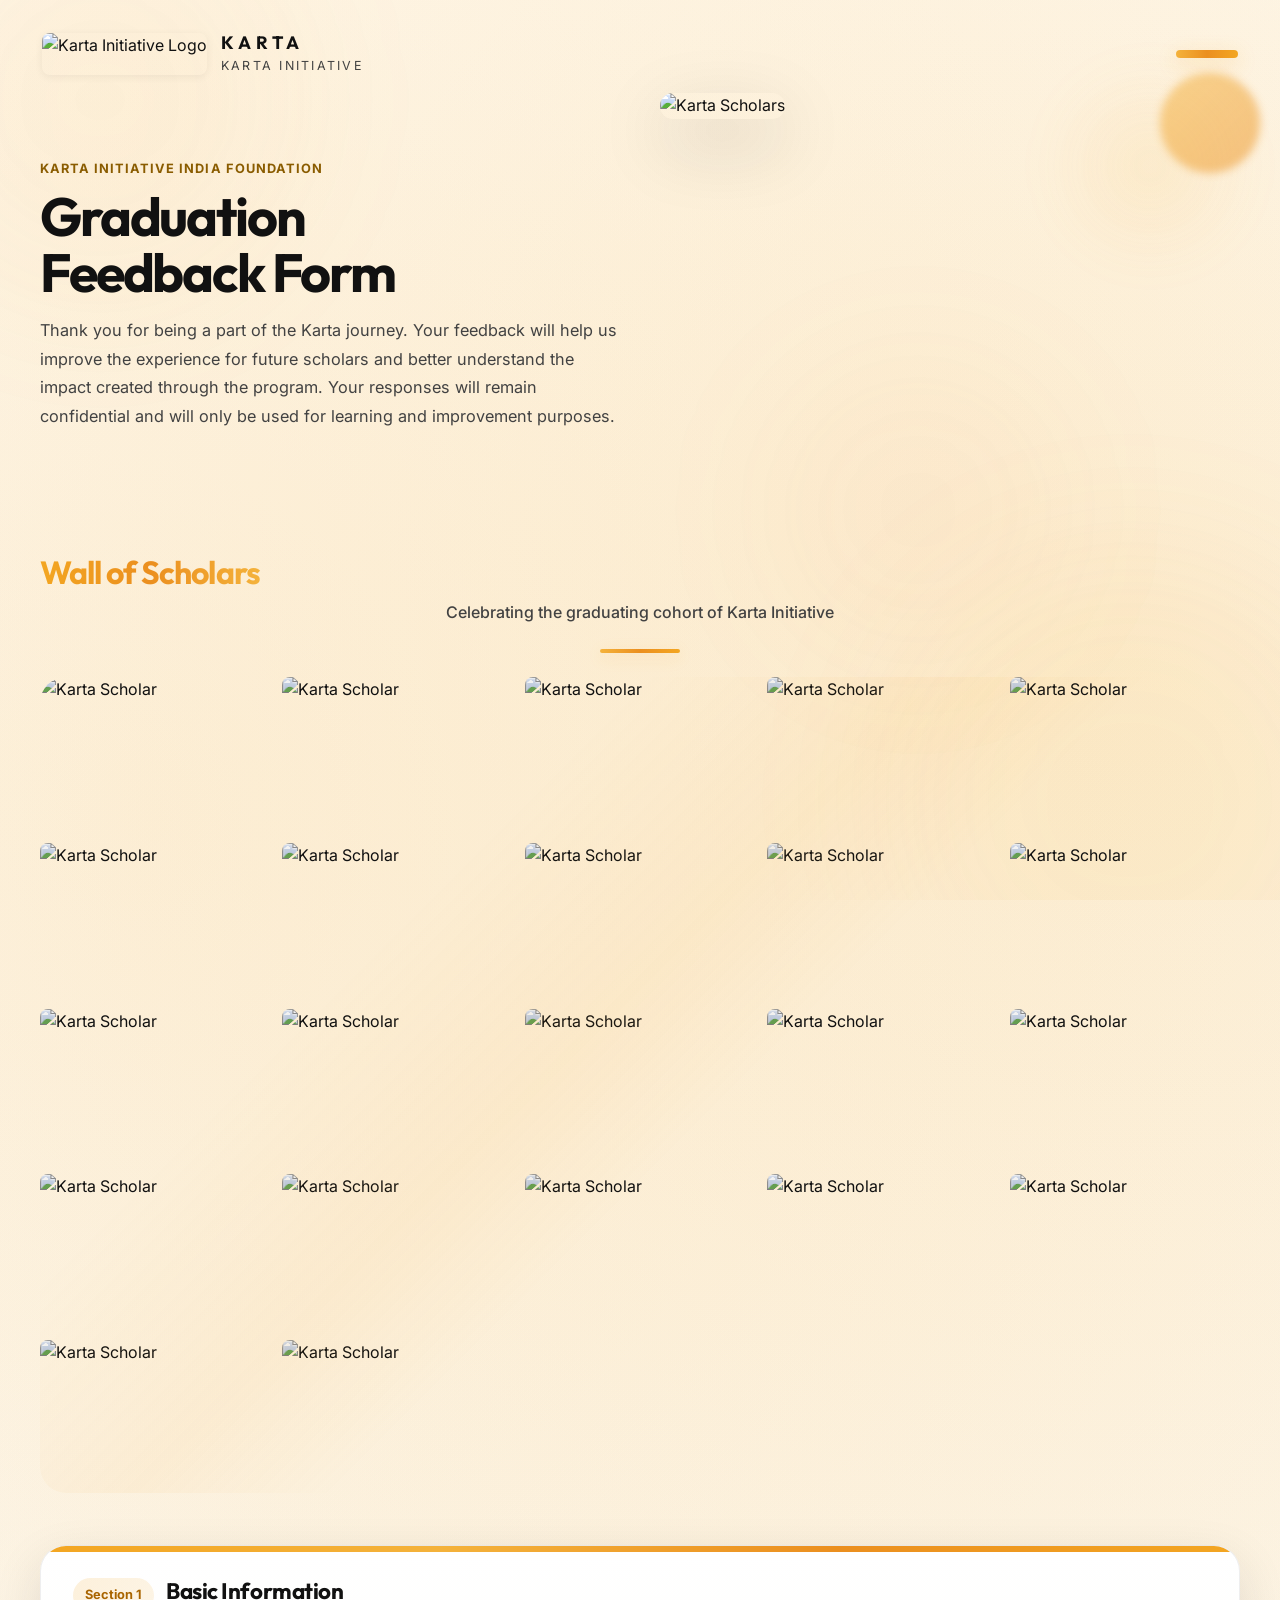
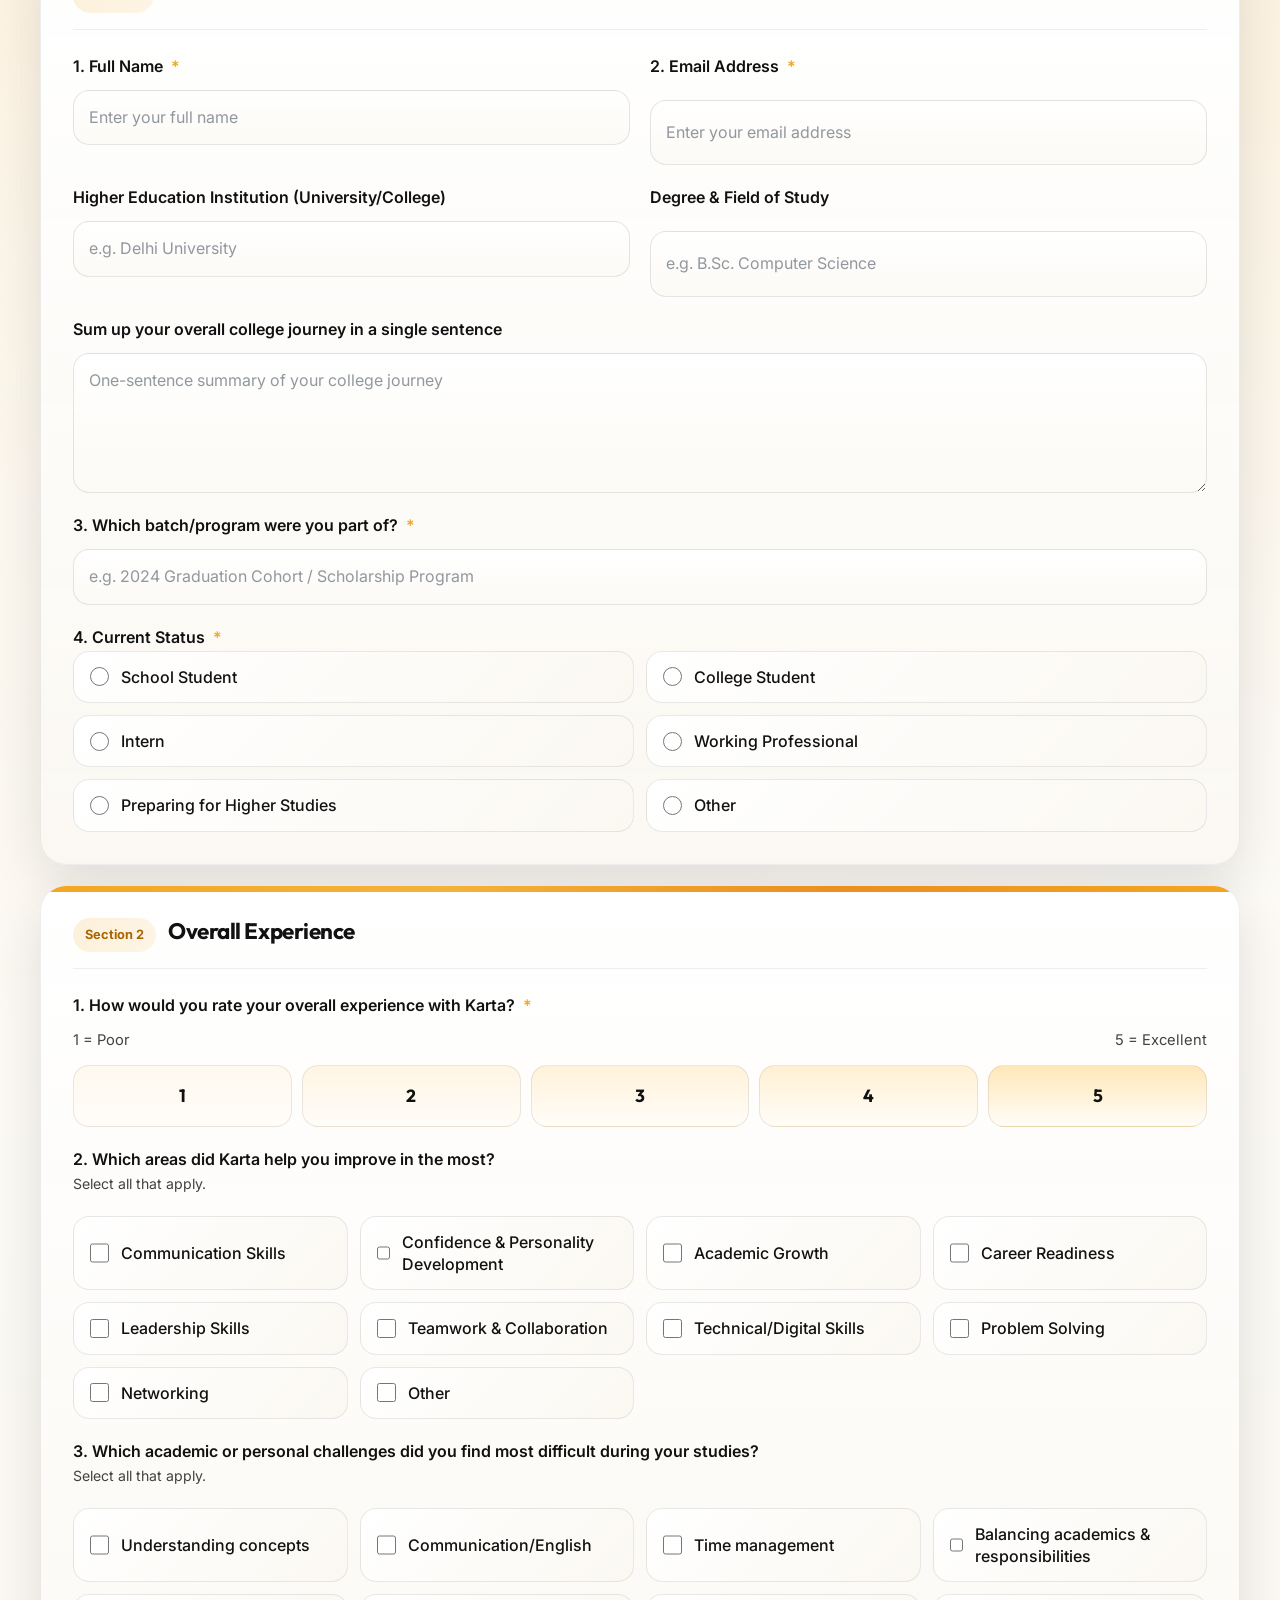
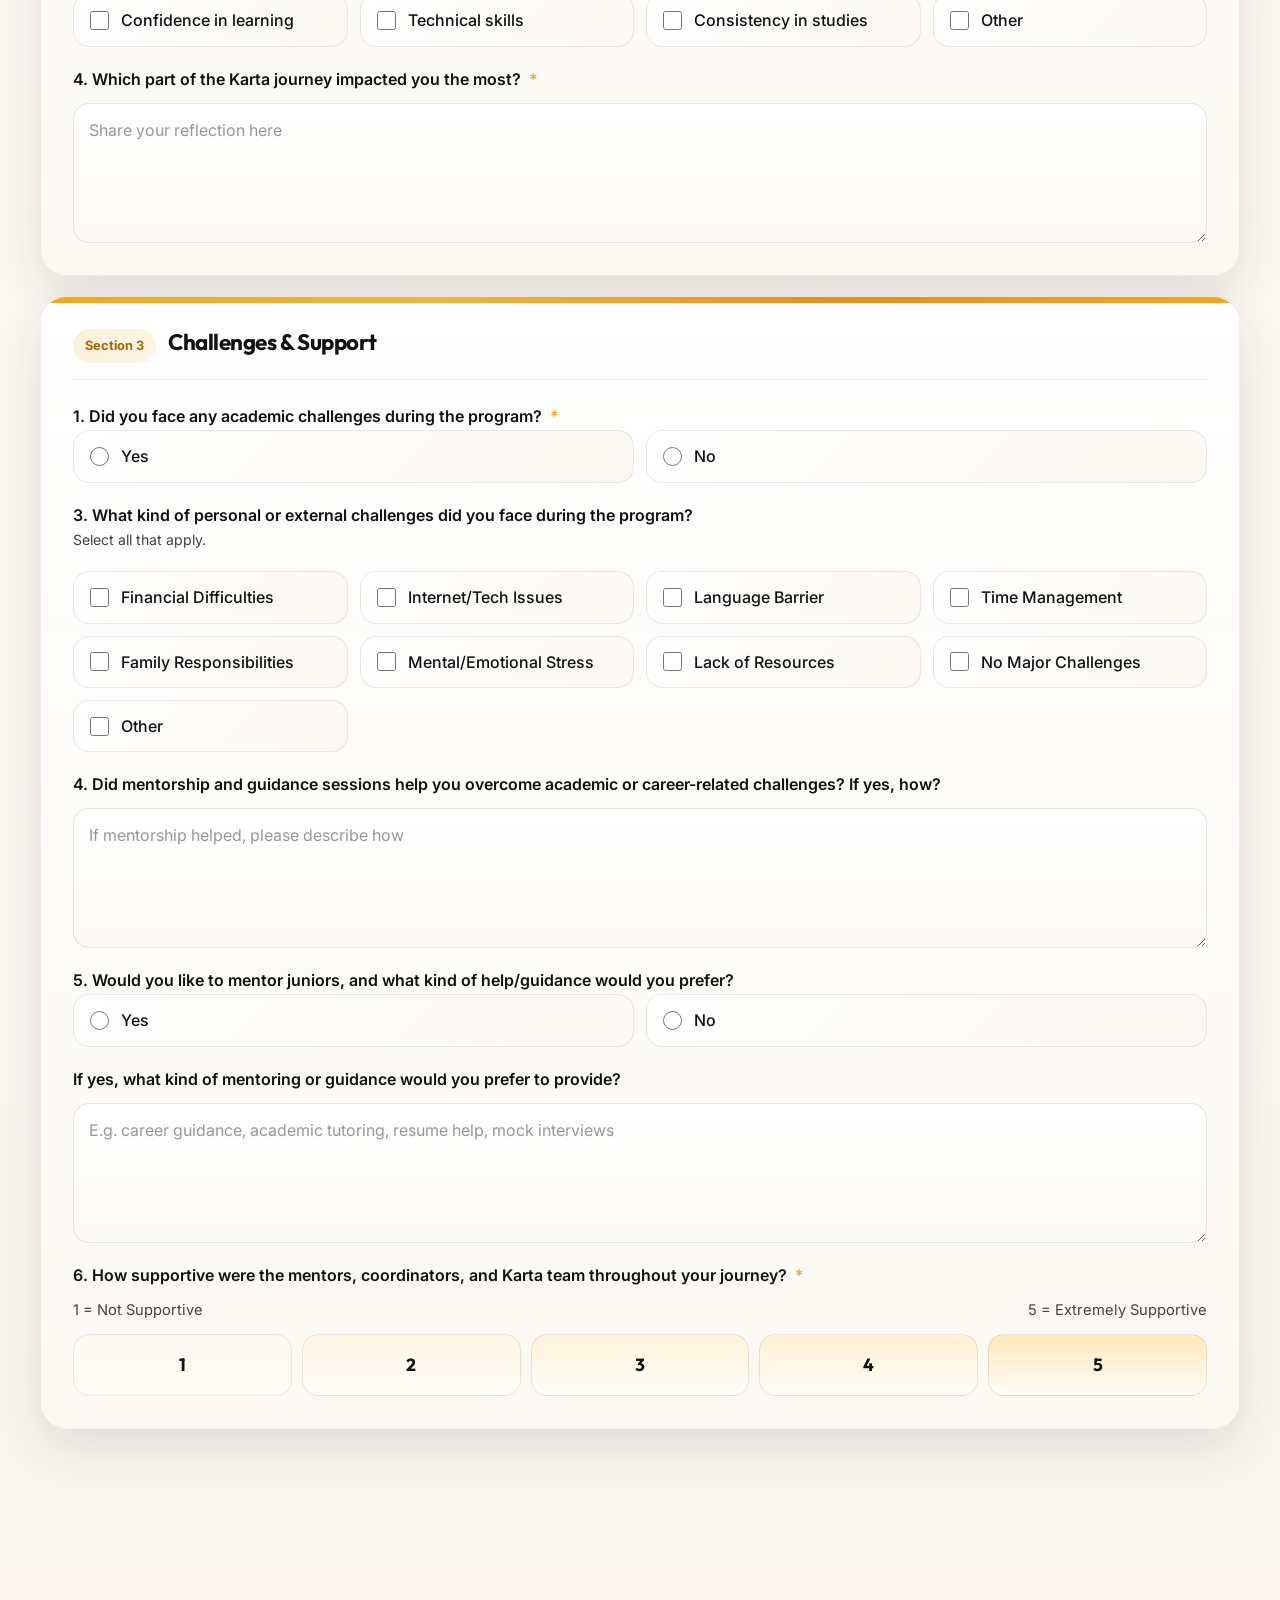
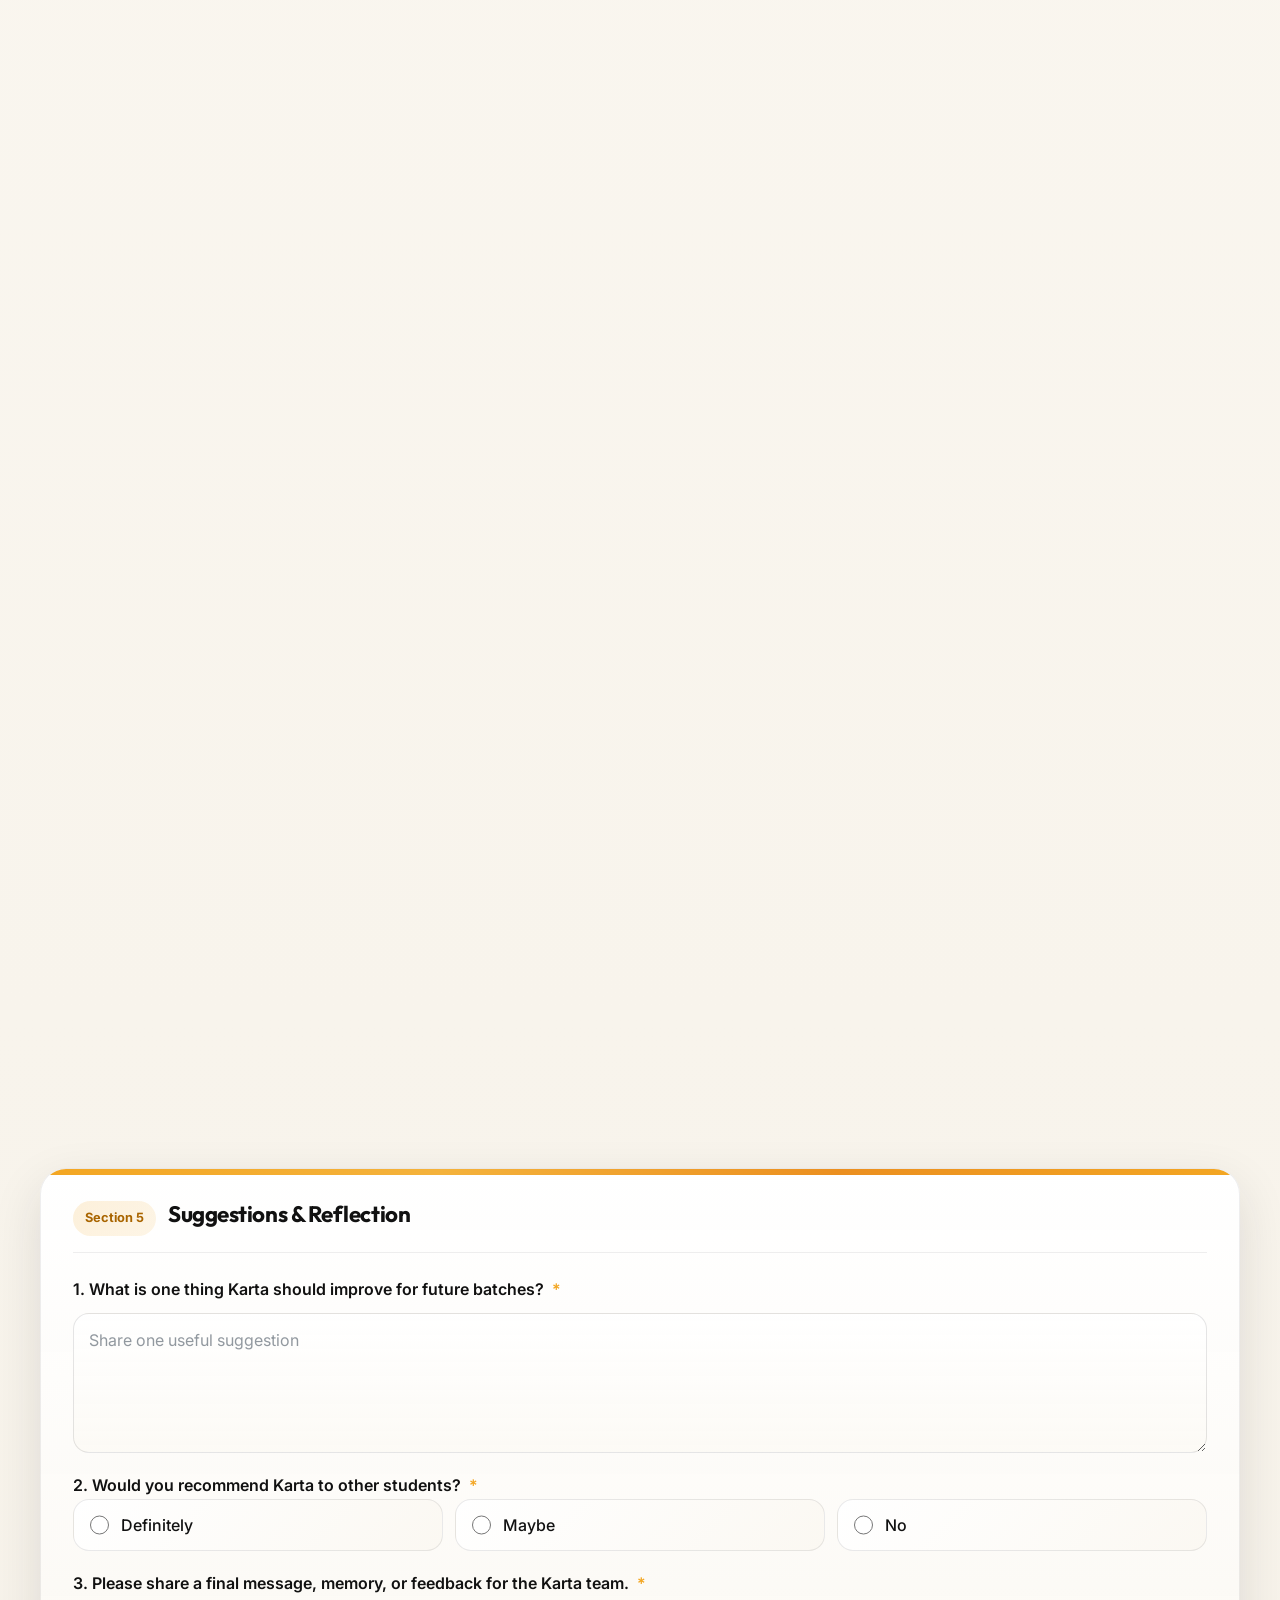
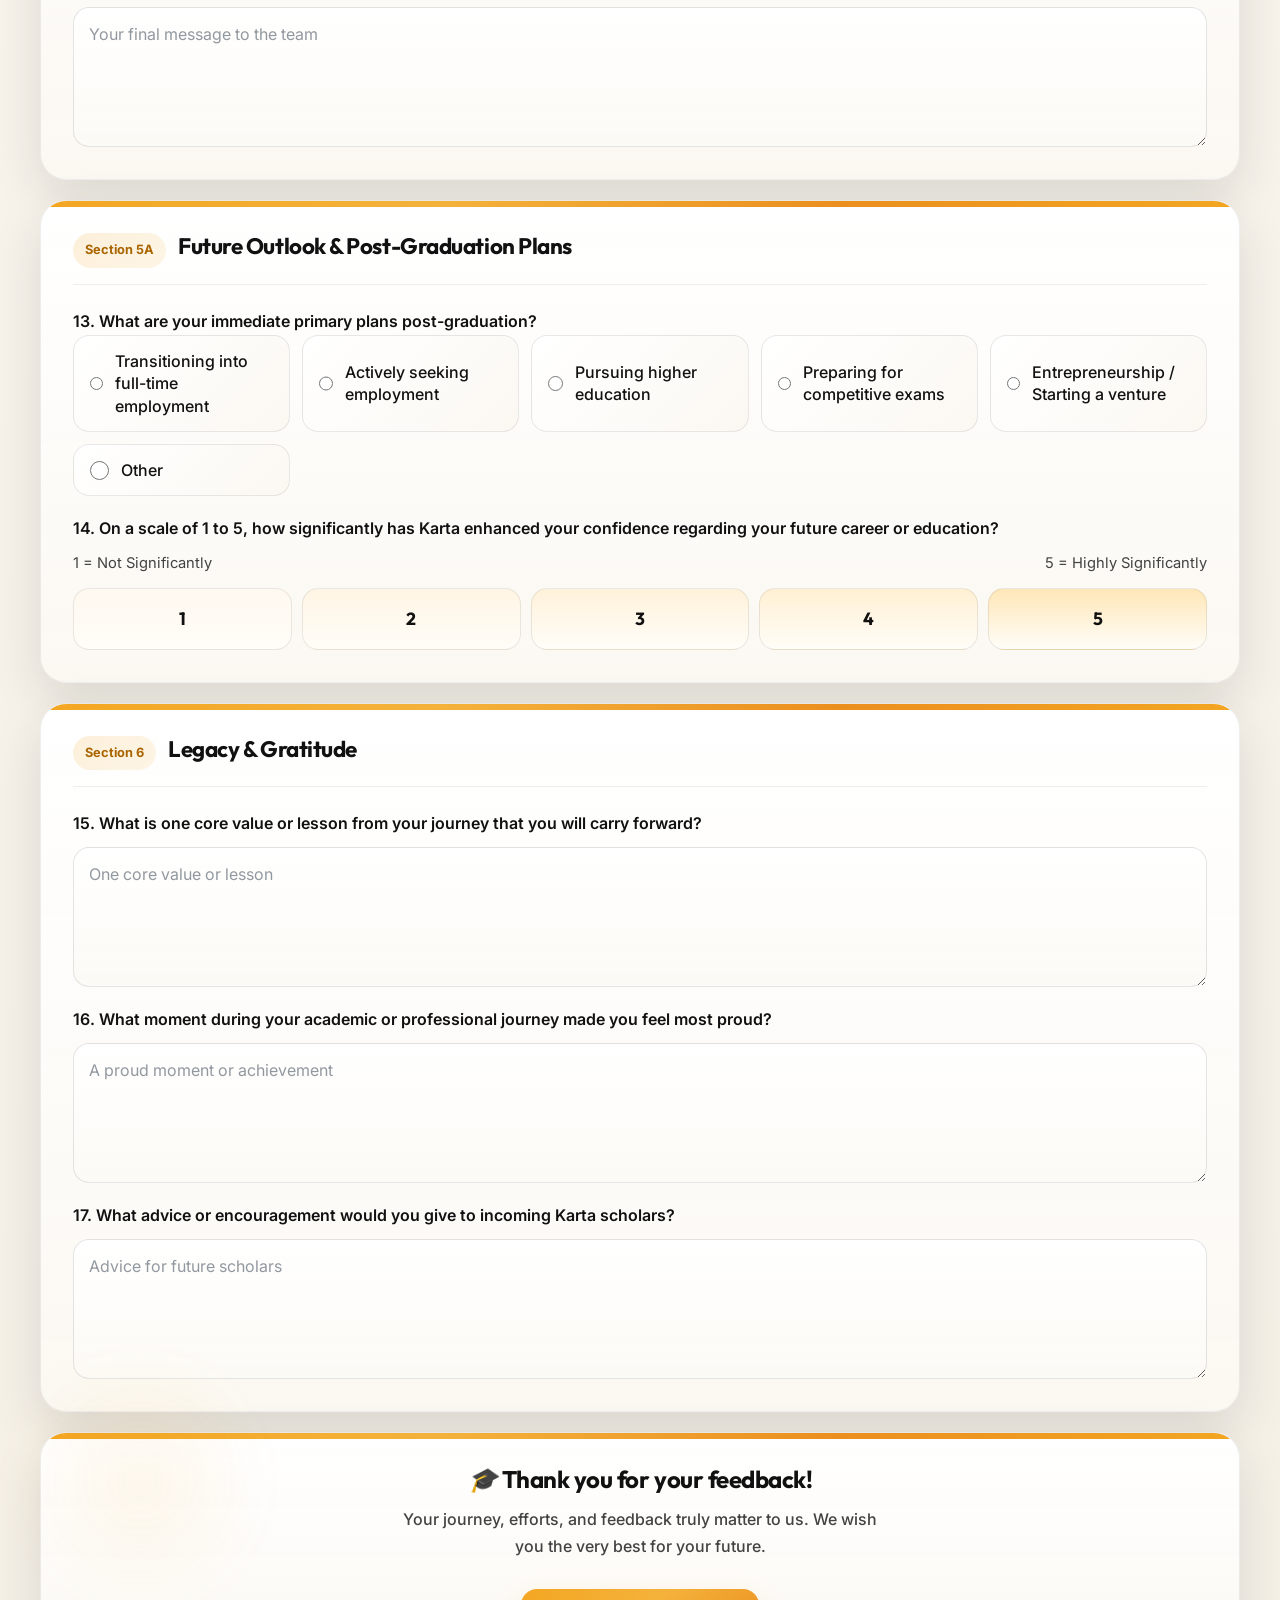
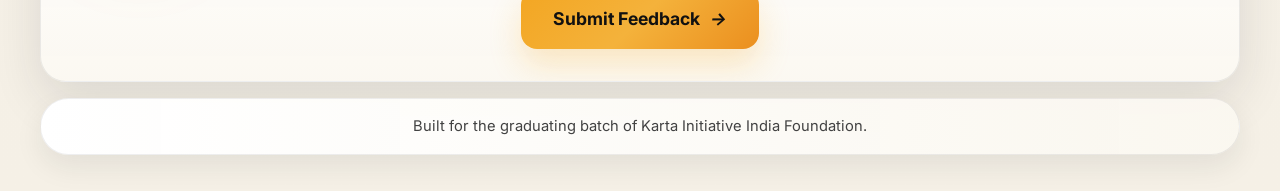
==== commit 80e9c2ac: "Make Full Name and Email Address fields required" ====
--- a/index.html
+++ b/index.html
@@ -105,14 +105,14 @@
 
             <div class="field-grid">
               <label class="field group">
-                <span class="field-label">1. Full Name (Optional)</span>
-                <input type="text" name="fullName" autocomplete="name" placeholder="Enter your full name" class="interactive-input" />
+                <span class="field-label">1. Full Name <span class="required-asterisk">*</span></span>
+                <input type="text" name="fullName" autocomplete="name" placeholder="Enter your full name" class="interactive-input" required />
                 <div class="input-focus-bg"></div>
               </label>
 
               <label class="field group">
-                <span class="field-label">2. Email Address (Optional)</span>
-                <input type="email" name="email" autocomplete="email" placeholder="Enter your email address" class="interactive-input" />
+                <span class="field-label">2. Email Address <span class="required-asterisk">*</span></span>
+                <input type="email" name="email" autocomplete="email" placeholder="Enter your email address" class="interactive-input" required />
                 <div class="input-focus-bg"></div>
               </label>
             </div>
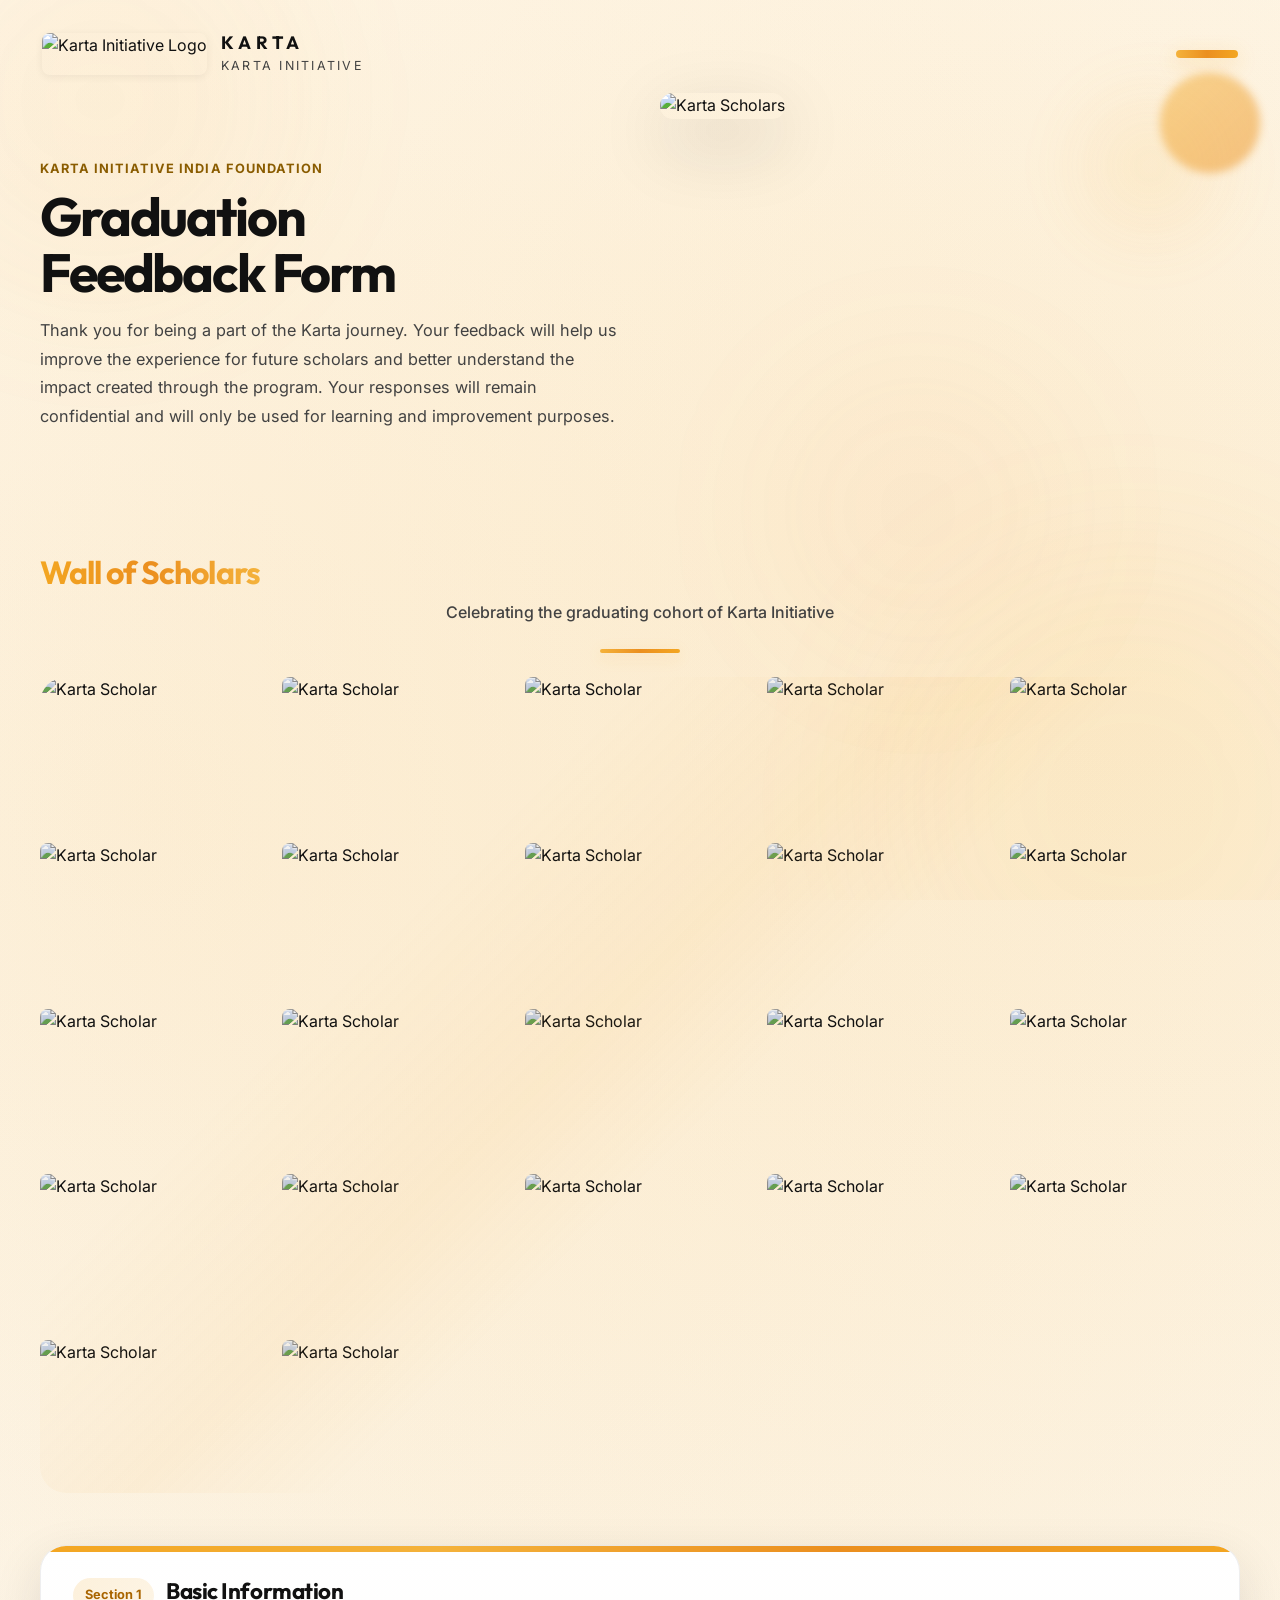
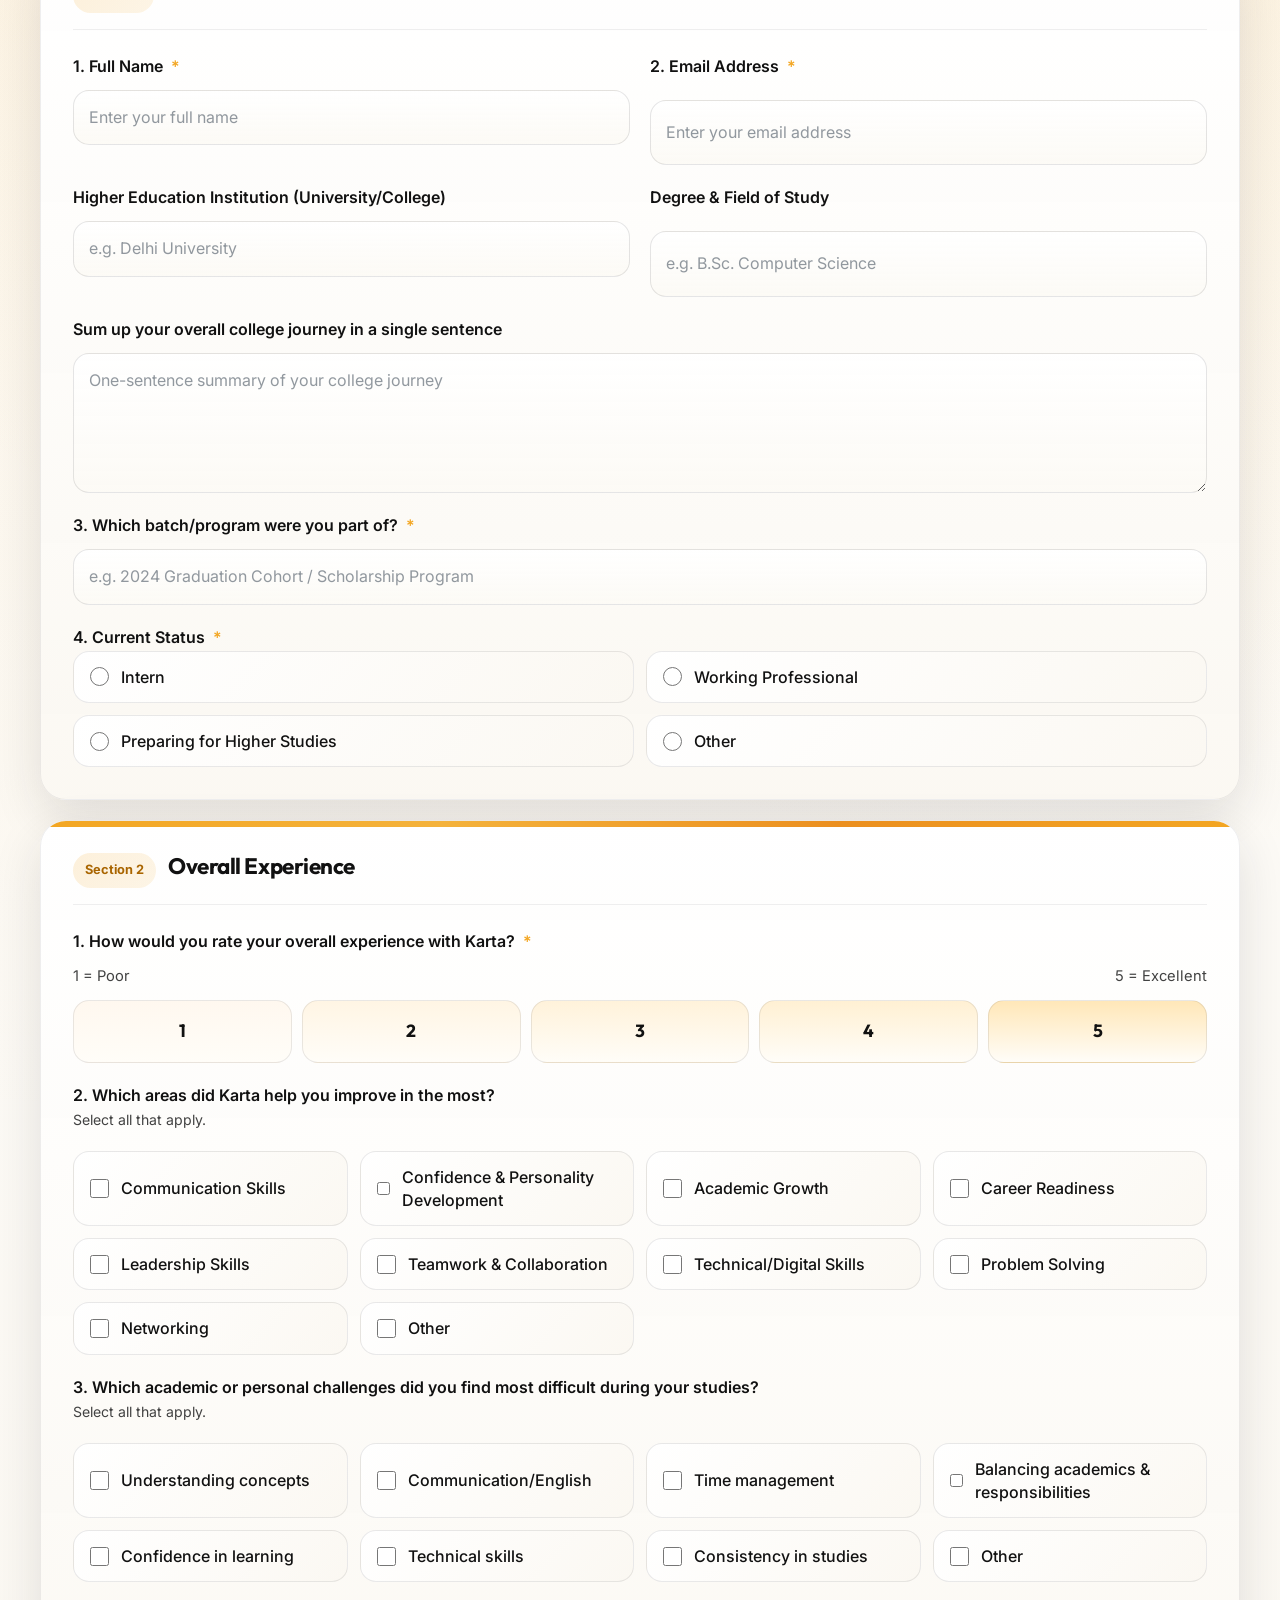
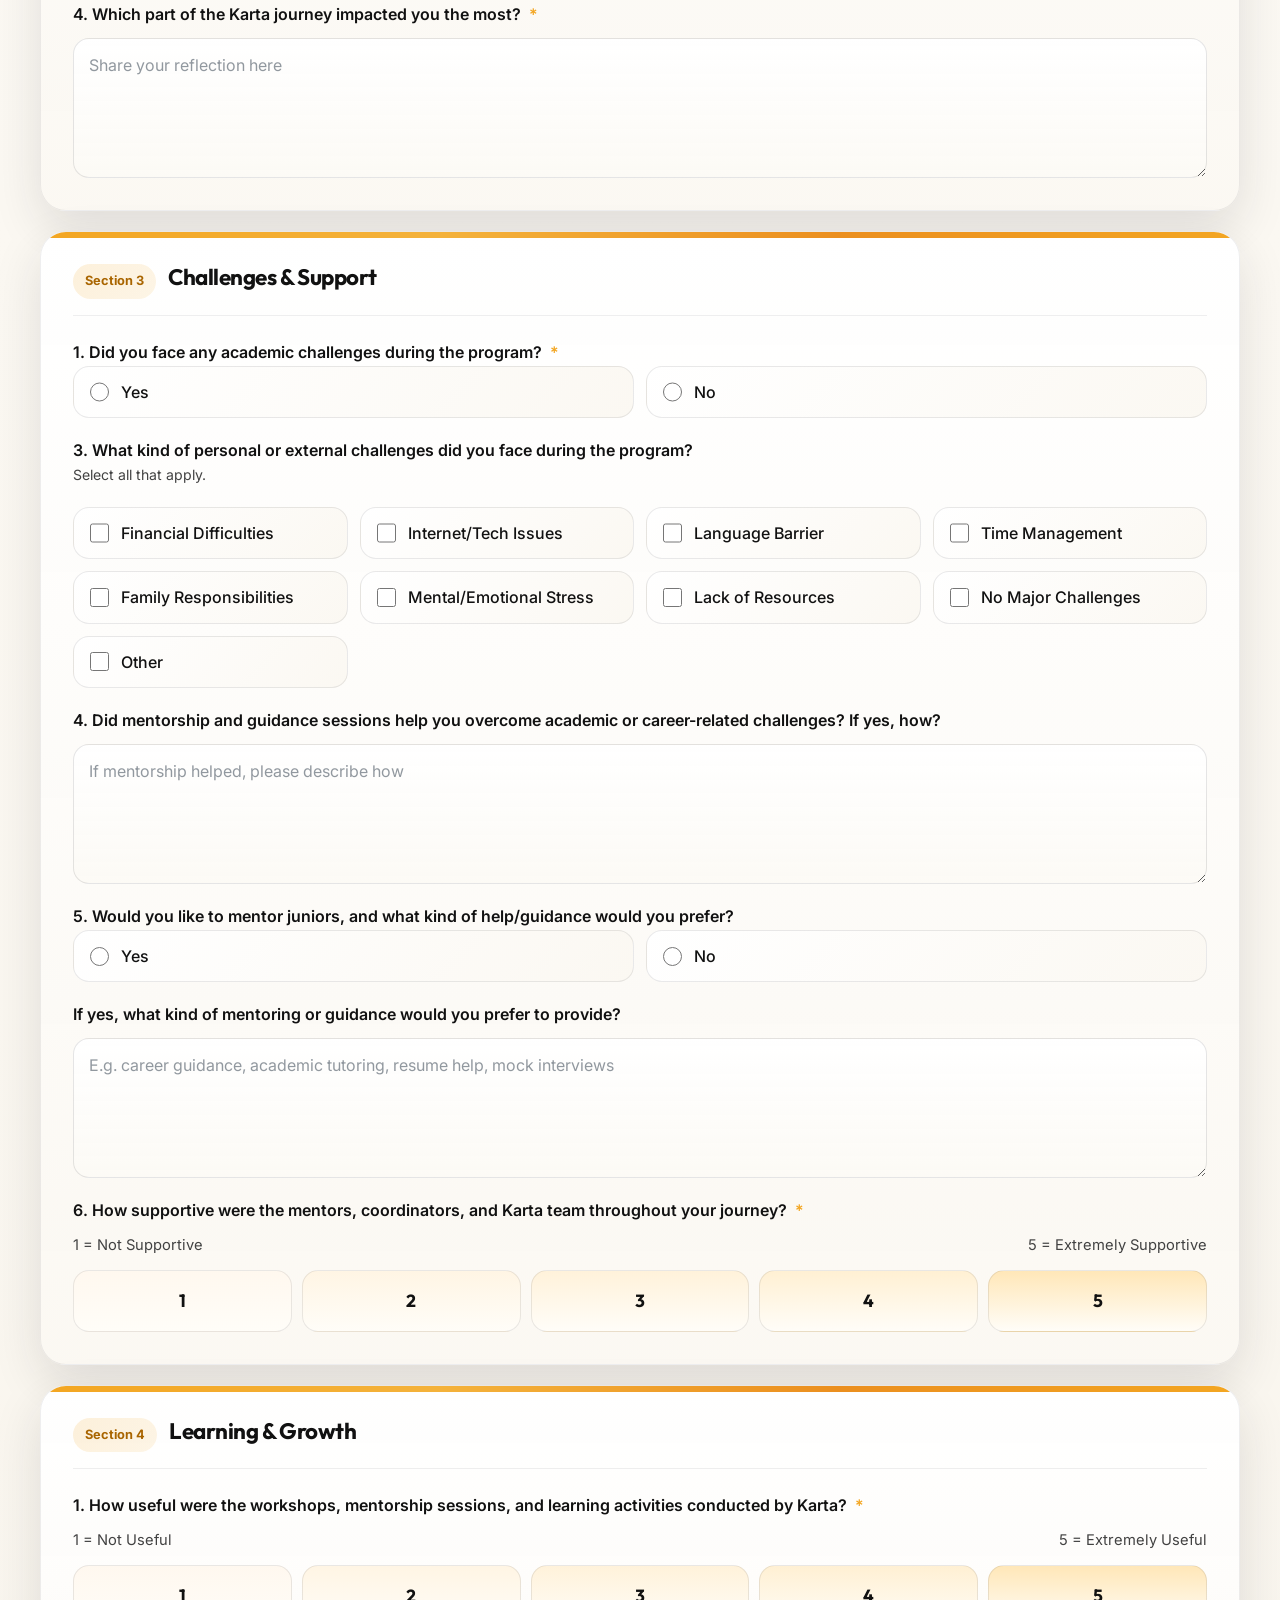
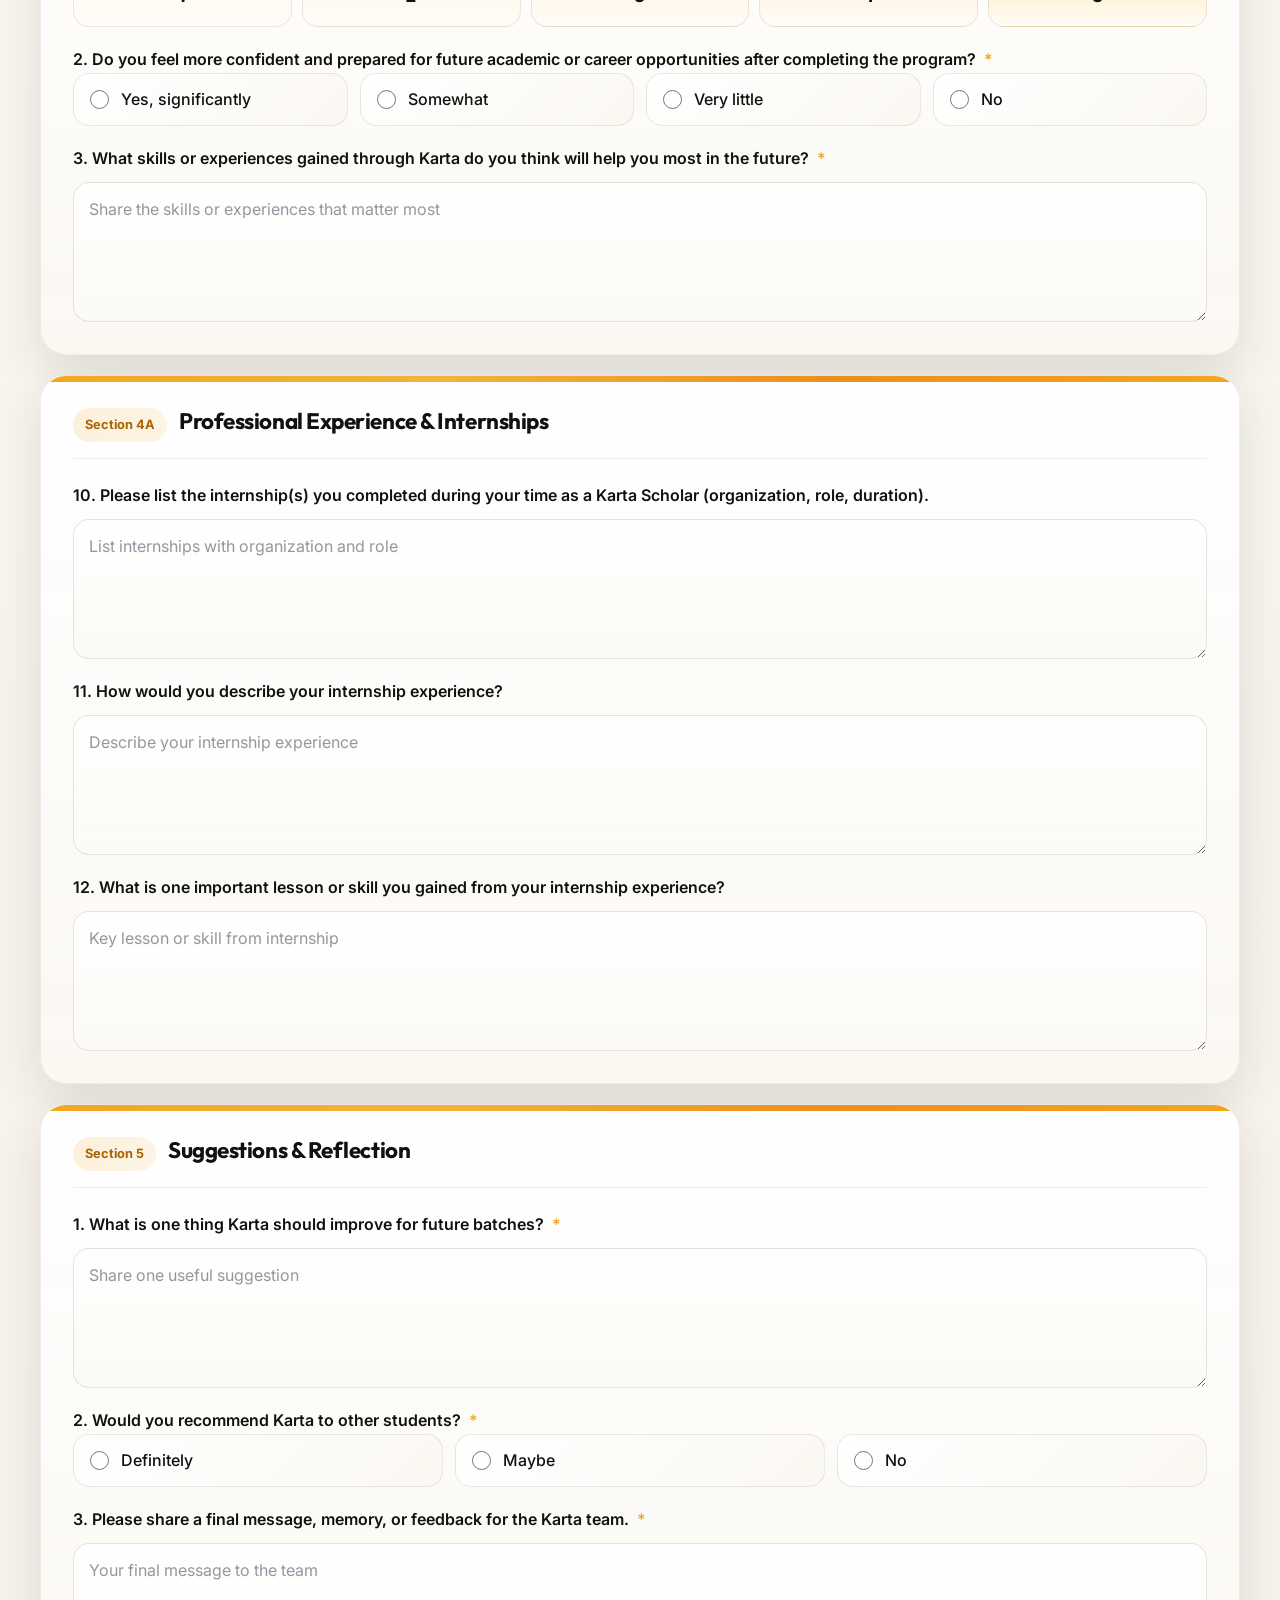
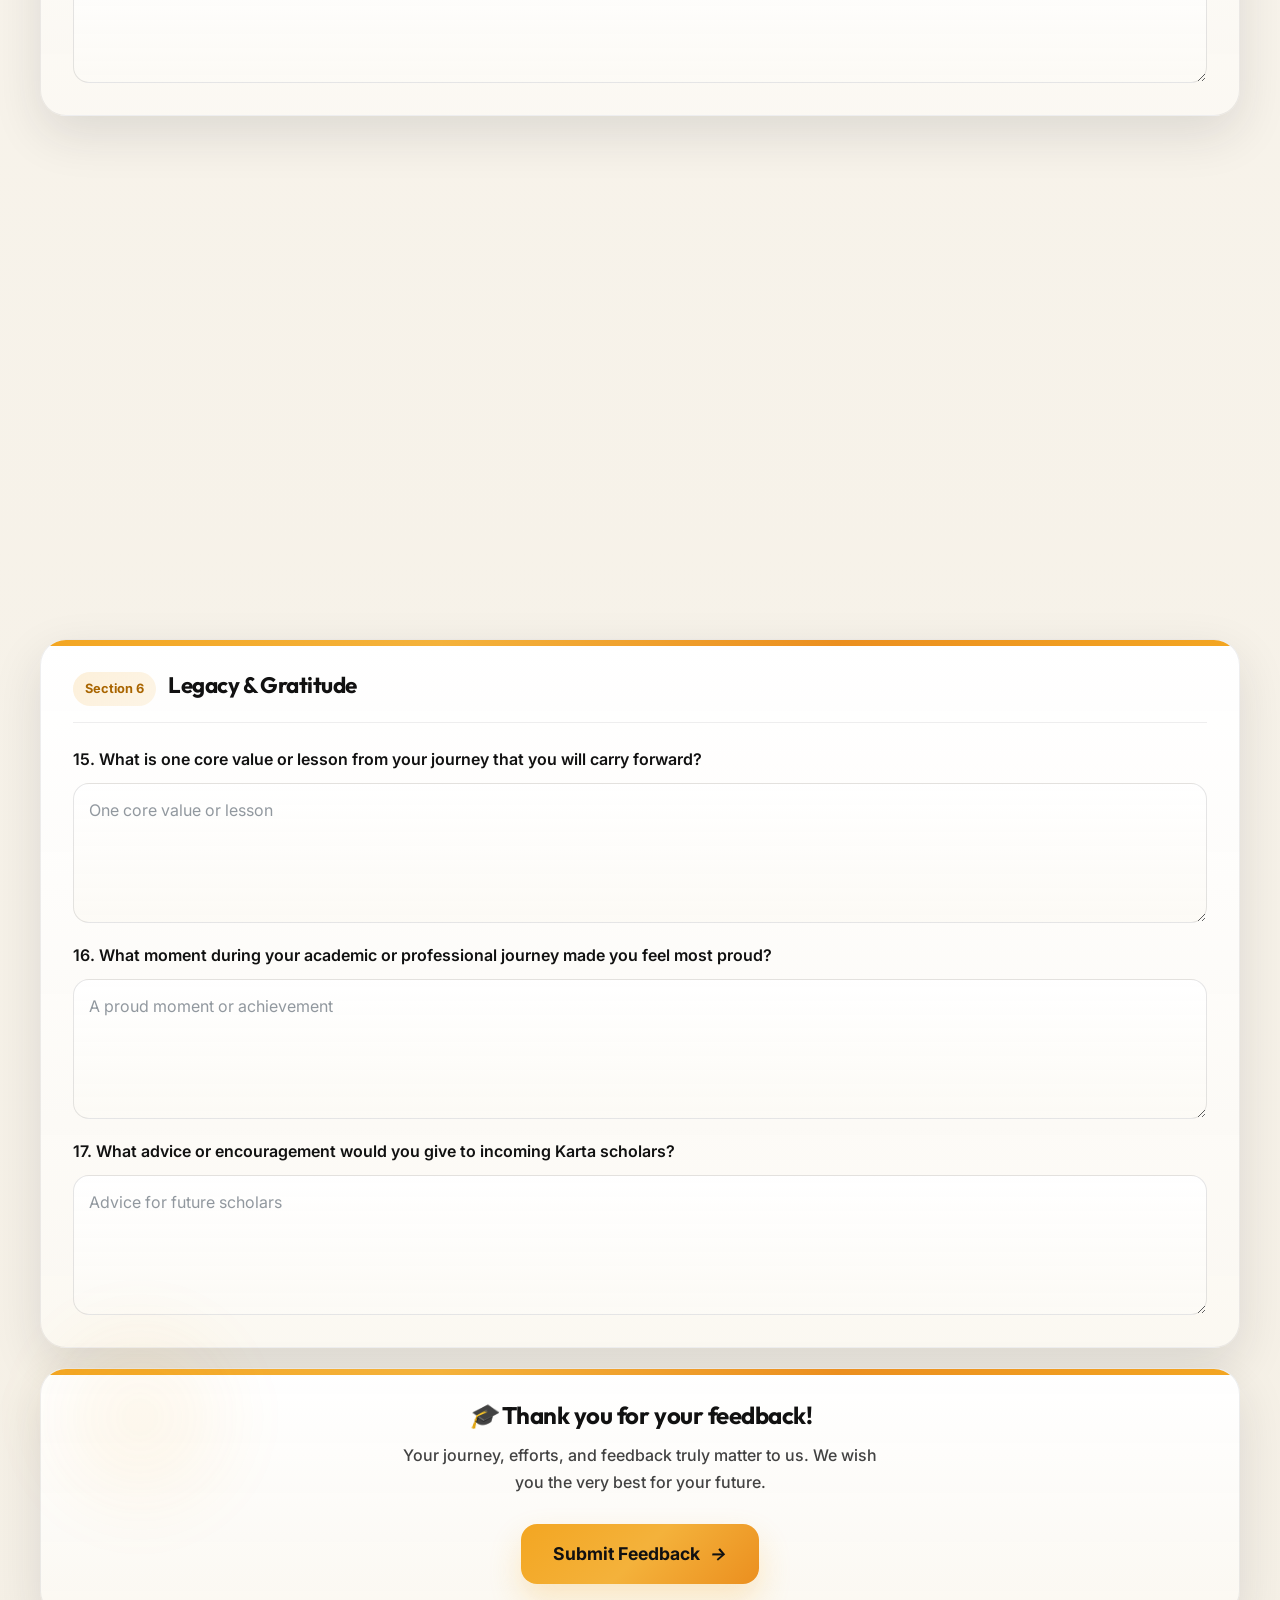
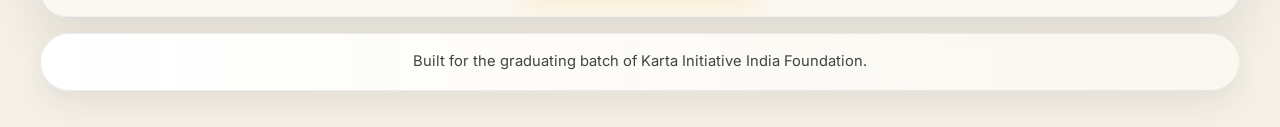
==== commit 46c8efe3: "Update feedback form option handling" ====
--- a/index.html
+++ b/index.html
@@ -146,13 +146,16 @@
             <fieldset class="field group">
               <legend class="field-label">4. Current Status <span class="required-asterisk">*</span></legend>
               <div class="choice-grid">
-                <label class="choice-label"><input type="radio" name="currentStatus" value="School Student" required /> <span class="choice-text">School Student</span></label>
-                <label class="choice-label"><input type="radio" name="currentStatus" value="College Student" /> <span class="choice-text">College Student</span></label>
                 <label class="choice-label"><input type="radio" name="currentStatus" value="Intern" /> <span class="choice-text">Intern</span></label>
                 <label class="choice-label"><input type="radio" name="currentStatus" value="Working Professional" /> <span class="choice-text">Working Professional</span></label>
                 <label class="choice-label"><input type="radio" name="currentStatus" value="Preparing for Higher Studies" /> <span class="choice-text">Preparing for Higher Studies</span></label>
-                <label class="choice-label"><input type="radio" name="currentStatus" value="Other" /> <span class="choice-text">Other</span></label>
-              </div>
+                <label class="choice-label"><input type="radio" name="currentStatus" value="Other" data-other-target="currentStatusOtherWrap" required /> <span class="choice-text">Other</span></label>
+              </div>
+              <label class="field group dynamic-field hidden other-detail-field" id="currentStatusOtherWrap">
+                <span class="field-label">Please specify your current status</span>
+                <input type="text" name="currentStatusOther" placeholder="Write your current status" class="interactive-input" />
+                <div class="input-focus-bg"></div>
+              </label>
             </fieldset>
           </div>
 
@@ -193,8 +196,13 @@
                 <label class="choice-label"><input type="checkbox" name="improvementAreas" value="Technical/Digital Skills" /> <span class="choice-text">Technical/Digital Skills</span></label>
                 <label class="choice-label"><input type="checkbox" name="improvementAreas" value="Problem Solving" /> <span class="choice-text">Problem Solving</span></label>
                 <label class="choice-label"><input type="checkbox" name="improvementAreas" value="Networking" /> <span class="choice-text">Networking</span></label>
-                <label class="choice-label"><input type="checkbox" name="improvementAreas" value="Other" /> <span class="choice-text">Other</span></label>
-              </div>
+                <label class="choice-label"><input type="checkbox" name="improvementAreas" value="Other" data-other-target="improvementAreasOtherWrap" /> <span class="choice-text">Other</span></label>
+              </div>
+              <label class="field group dynamic-field hidden other-detail-field" id="improvementAreasOtherWrap">
+                <span class="field-label">Please specify the other improvement area</span>
+                <input type="text" name="improvementAreasOther" placeholder="Write the other improvement area" class="interactive-input" />
+                <div class="input-focus-bg"></div>
+              </label>
             </fieldset>
 
             <fieldset class="field group">
@@ -208,8 +216,13 @@
                 <label class="choice-label"><input type="checkbox" name="academicChallengeTypes" value="Confidence in learning" /> <span class="choice-text">Confidence in learning</span></label>
                 <label class="choice-label"><input type="checkbox" name="academicChallengeTypes" value="Technical skills" /> <span class="choice-text">Technical skills</span></label>
                 <label class="choice-label"><input type="checkbox" name="academicChallengeTypes" value="Consistency in studies" /> <span class="choice-text">Consistency in studies</span></label>
-                <label class="choice-label"><input type="checkbox" name="academicChallengeTypes" value="Other" /> <span class="choice-text">Other</span></label>
-              </div>
+                <label class="choice-label"><input type="checkbox" name="academicChallengeTypes" value="Other" data-other-target="academicChallengeTypesOtherWrap" /> <span class="choice-text">Other</span></label>
+              </div>
+              <label class="field group dynamic-field hidden other-detail-field" id="academicChallengeTypesOtherWrap">
+                <span class="field-label">Please specify the other challenge</span>
+                <input type="text" name="academicChallengeTypesOther" placeholder="Write the other challenge" class="interactive-input" />
+                <div class="input-focus-bg"></div>
+              </label>
             </fieldset>
 
             <label class="field group">
@@ -252,8 +265,13 @@
                 <label class="choice-label"><input type="checkbox" name="personalChallenges" value="Mental/Emotional Stress" /> <span class="choice-text">Mental/Emotional Stress</span></label>
                 <label class="choice-label"><input type="checkbox" name="personalChallenges" value="Lack of Resources" /> <span class="choice-text">Lack of Resources</span></label>
                 <label class="choice-label"><input type="checkbox" name="personalChallenges" value="No Major Challenges" /> <span class="choice-text">No Major Challenges</span></label>
-                <label class="choice-label"><input type="checkbox" name="personalChallenges" value="Other" /> <span class="choice-text">Other</span></label>
-              </div>
+                <label class="choice-label"><input type="checkbox" name="personalChallenges" value="Other" data-other-target="personalChallengesOtherWrap" /> <span class="choice-text">Other</span></label>
+              </div>
+              <label class="field group dynamic-field hidden other-detail-field" id="personalChallengesOtherWrap">
+                <span class="field-label">Please specify the other personal challenge</span>
+                <input type="text" name="personalChallengesOther" placeholder="Write the other personal challenge" class="interactive-input" />
+                <div class="input-focus-bg"></div>
+              </label>
             </fieldset>
 
             <label class="field group">
@@ -405,8 +423,13 @@
                 <label class="choice-label"><input type="radio" name="postGradPlans" value="Higher education" /> <span class="choice-text">Pursuing higher education</span></label>
                 <label class="choice-label"><input type="radio" name="postGradPlans" value="Competitive exams" /> <span class="choice-text">Preparing for competitive exams</span></label>
                 <label class="choice-label"><input type="radio" name="postGradPlans" value="Entrepreneurship" /> <span class="choice-text">Entrepreneurship / Starting a venture</span></label>
-                <label class="choice-label"><input type="radio" name="postGradPlans" value="Other" /> <span class="choice-text">Other</span></label>
-              </div>
+                <label class="choice-label"><input type="radio" name="postGradPlans" value="Other" data-other-target="postGradPlansOtherWrap" /> <span class="choice-text">Other</span></label>
+              </div>
+              <label class="field group dynamic-field hidden other-detail-field" id="postGradPlansOtherWrap">
+                <span class="field-label">Please specify your post-graduation plan</span>
+                <input type="text" name="postGradPlansOther" placeholder="Write your post-graduation plan" class="interactive-input" />
+                <div class="input-focus-bg"></div>
+              </label>
             </fieldset>
 
             <label class="field group">
--- a/styles.css
+++ b/styles.css
@@ -740,7 +740,15 @@
 .rating-label:has(input:checked) {
   background: linear-gradient(135deg, rgba(243, 166, 34, 0.2), rgba(244, 178, 59, 0.16));
   border-color: rgba(243, 166, 34, 0.4);
-  box-shadow: 0 12px 26px rgba(243, 166, 34, 0.14);
+  box-shadow:
+    0 0 0 2px rgba(243, 166, 34, 0.24),
+    0 0 18px rgba(243, 166, 34, 0.34),
+    0 14px 30px rgba(243, 166, 34, 0.2);
+}
+
+.rating-label:has(input:checked) .rating-number {
+  color: #8a5200;
+  text-shadow: 0 0 12px rgba(243, 166, 34, 0.38);
 }
 
 /* Accessibility focus ring */
@@ -886,6 +894,10 @@
 
 .dynamic-field {
   animation: fadeInDown 0.4s ease forwards;
+}
+
+.other-detail-field {
+  margin-top: 14px;
 }
 
 /* ─── Toast ─── */
